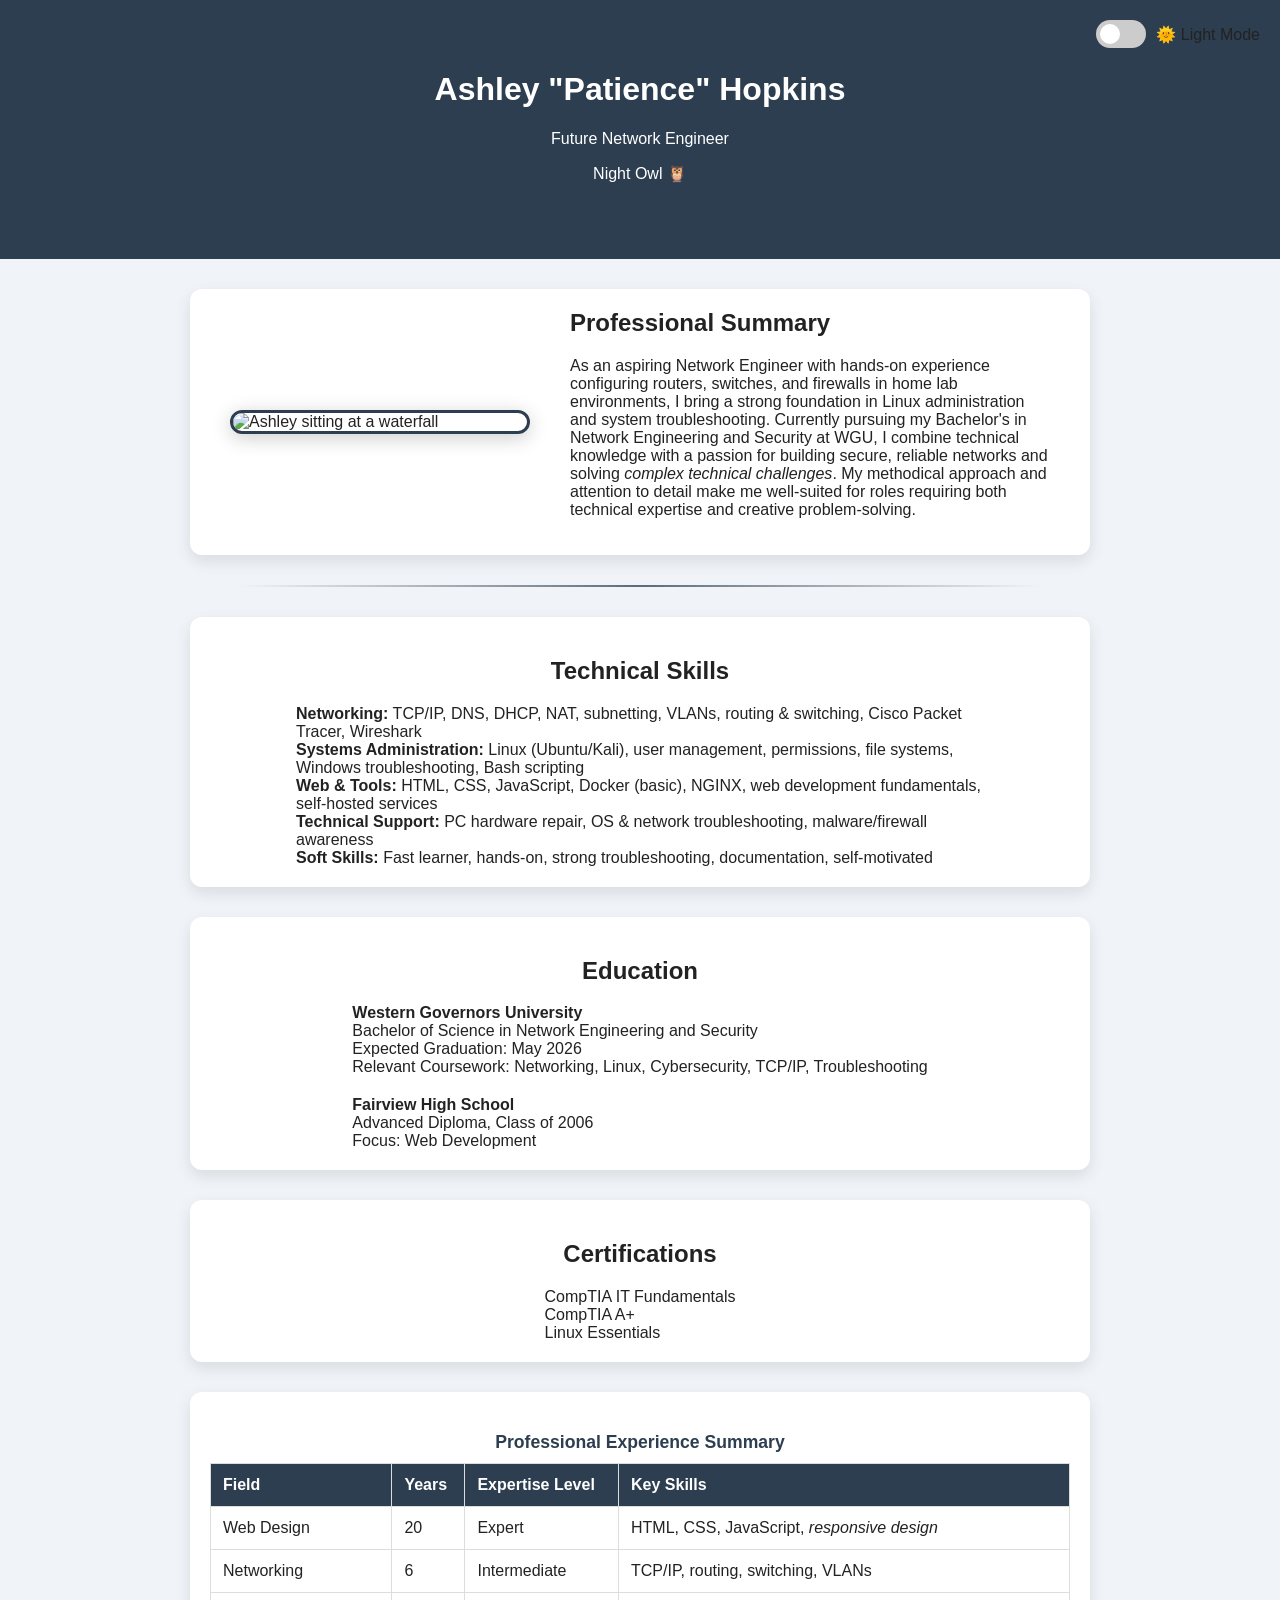
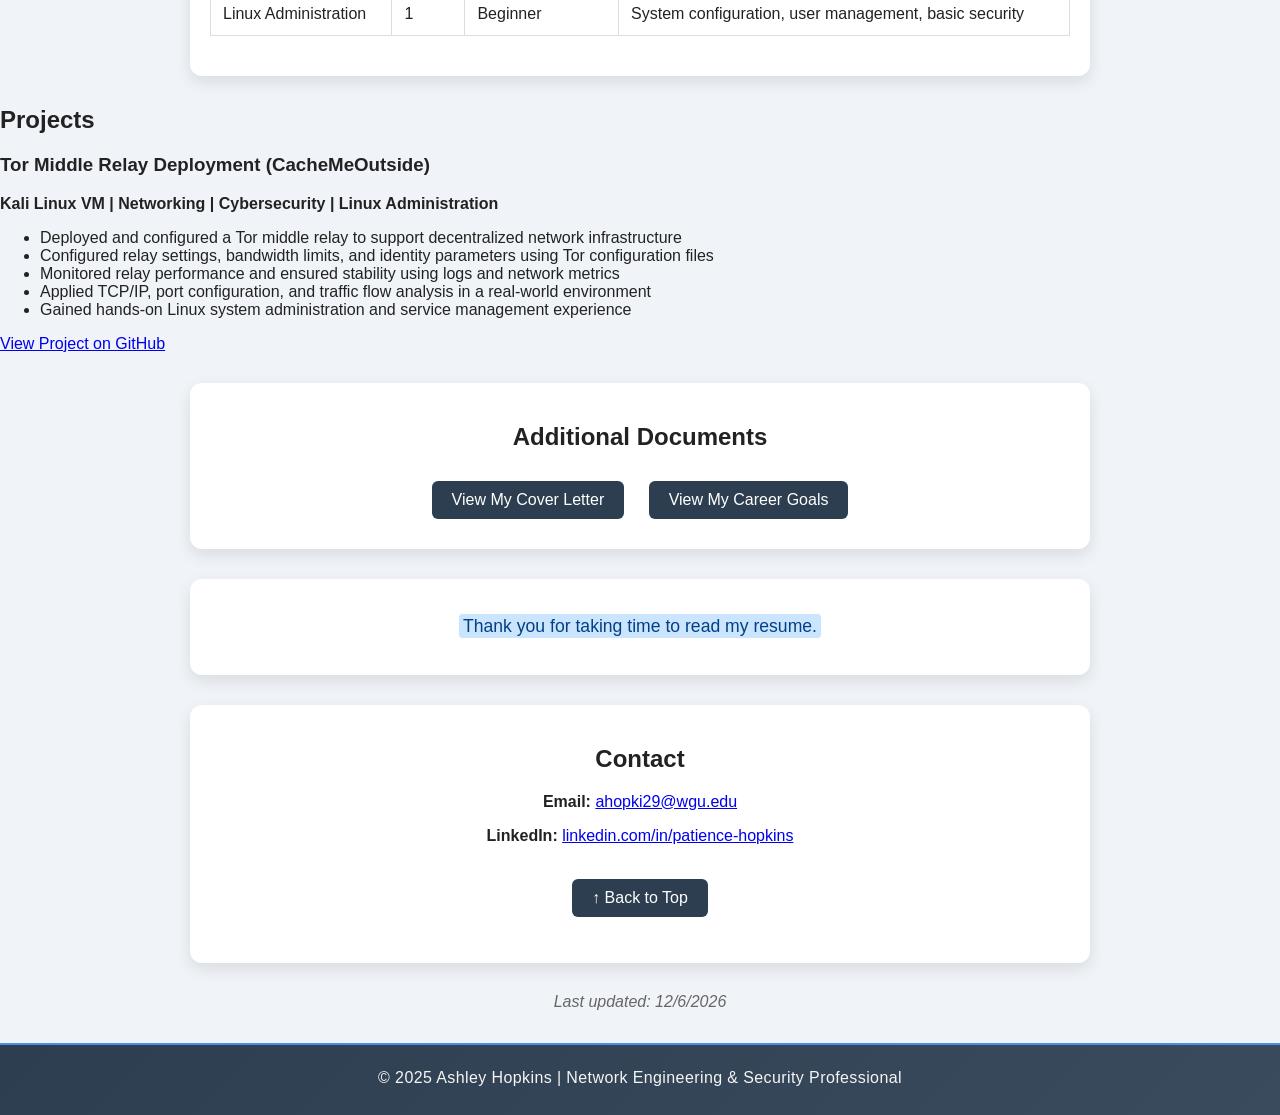
==== index.html @ b9ced37a "Added projects section" ====
<!DOCTYPE html>
<html lang="en">
<head>
  <meta charset="UTF-8" />
  <meta name="viewport" content="width=device-width, initial-scale=1.0"/>
  <title>My Resume</title>
  <link rel="stylesheet" href="css/styles.css">
  <style>
    /* basic styles */
    * {
      box-sizing: border-box;
    }
    
    body {
      font-family: Arial, sans-serif;
      background-color: #f0f4f8;
      color: #222;
      margin: 0;
      padding: 0;
    }
    .dark-mode {
      background-color: #121212;
      color: #f0f0f0;
    }
    header {
      background-color: #2c3e50;
      color: #fff;
      padding: 50px 20px 60px;
      text-align: center;
    }
    .section-box {
      background-color: #fff;
      border-radius: 12px;
      padding: 20px;
      margin: 30px auto;
      max-width: 900px;
      box-shadow: 0 6px 16px rgba(0,0,0,0.1);
    }
    .dark-mode .section-box {
      background-color: #1e1e1e;
    }
    .nav-button {
      display: inline-block;
      margin: 10px;
      padding: 10px 20px;
      background-color: #2c3e50;
      color: #fff;
      text-decoration: none;
      border-radius: 6px;
      transition: background-color 0.3s;
    }
    .nav-button:hover {
      background-color: #1a252f;
    }
    .dark-mode .nav-button {
      background-color: #444;
    }
    .switch {
      position: fixed;
      top: 20px;
      right: 20px;
      display: flex;
      align-items: center;
      gap: 10px;
      z-index: 1000;
    }
    .switch input {
      opacity: 0;
      width: 0;
      height: 0;
    }
    .slider {
      position: relative;
      display: inline-block;
      width: 50px;
      height: 28px;
      background-color: #ccc;
      border-radius: 34px;
      cursor: pointer;
      transition: background-color 0.4s;
    }
    .slider:before {
      content: "";
      position: absolute;
      height: 20px;
      width: 20px;
      left: 4px;
      bottom: 4px;
      background-color: white;
      border-radius: 50%;
      transition: transform 0.4s;
    }
    .slider.round {
      border-radius: 34px;
    }
    
    .slider.round:before {
      border-radius: 50%;
    }
    
    input:checked + .slider {
      background-color: #4a90e2;
    }
    input:checked + .slider:before {
      transform: translateX(22px);
    }
    .form-group {
      margin-bottom: 20px;
    }
    .form-group label {
      display: block;
      margin-bottom: 5px;
      font-weight: bold;
    }
    .form-group input,
    .form-group textarea,
    .form-group select {
      width: 100%;
      padding: 10px;
      border: 1px solid #ddd;
      border-radius: 4px;
      font-size: 16px;
    }
    .radio-group {
      display: flex;
      gap: 15px;
      margin-top: 5px;
    }
    .radio-group label {
      display: flex;
      align-items: center;
      font-weight: normal;
    }
    .experience-table {
      width: 100%;
      border-collapse: collapse;
      margin: 20px 0;
    }
    .experience-table caption {
      font-weight: bold;
      margin-bottom: 10px;
      color: #2c3e50;
      font-size: 1.1em;
    }
    .experience-table th, 
    .experience-table td {
      border: 1px solid #ddd;
      padding: 12px;
      text-align: left;
    }
    .experience-table th {
      background-color: #2c3e50;
      color: white;
    }
    .professional-footer {
      margin-top: 2rem;
      padding: 1.5rem;
      background: linear-gradient(135deg, #2c3e50 0%, #3a4b5e 100%);
      color: #f5f5f5;
      text-align: center;
      border-top: 2px solid #4a90e2;
    }
    .footer-content {
      max-width: 800px;
      margin: 0 auto;
    }
    .copyright {
      font-size: 1rem;
      font-weight: 500;
      margin: 0 0 0.3rem 0;
      letter-spacing: 0.4px;
    }
    .tagline {
      font-size: 0.9rem;
      font-style: italic;
      color: rgba(255, 255, 255, 0.8);
      margin: 0;
      letter-spacing: 0.2px;
    }
    
mark {
  background-color: #cce5ff; /* Light blue */
  color: #004085; /* Dark blue text for contrast */
  padding: 2px 4px;
  border-radius: 3px;
}

.dark-mode mark {
  background-color: #004085; /* Darker blue for dark mode */
  color: #cce5ff; /* Light blue text for contrast in dark mode */
}


  
  </style>
</head>
<body id="top">

  <!-- dark mode toggle -->
  <label class="switch">
    <input type="checkbox" id="darkModeToggle">
    <span class="slider round"></span>
    <span id="modeLabel">🌞 Light Mode</span>
  </label>

  <!-- header -->
<header style="padding: 50px 20px 60px;">
  <h1>Ashley "Patience" Hopkins</h1>
  <p>Future Network Engineer</p>
  <p style="font-size: 1rem;">Night Owl 🦉</p>
</header>

  <!-- main content -->
  <main>
    <!-- image and summary -->
    <section class="section-box" style="display: flex; align-items: center; justify-content: center; flex-wrap: wrap; gap: 40px;">
      <img src="images/waterfall-profile.jpeg" width="300"
           style="border: 3px solid #2c3e50; border-radius: 15px; box-shadow: 0px 4px 20px rgba(0,0,0,0.2);"
           alt="Ashley sitting at a waterfall">

      <div style="max-width: 480px;">
        <h2 style="margin-top: 0;">Professional Summary</h2>
        <p>
         As an aspiring Network Engineer with hands-on experience configuring routers, switches, and firewalls in home lab environments, I bring a strong foundation in Linux administration and system troubleshooting. Currently pursuing my Bachelor's in Network Engineering and Security at WGU, I combine technical knowledge with a passion for building secure, reliable networks and solving <em>complex technical challenges</em>. My methodical approach and attention to detail make me well-suited for roles requiring both technical expertise and creative problem-solving.
       </p>
      </div>
    </section>

    <!-- horizontal rule -->
    <hr style="max-width: 800px; margin: 30px auto; border: 0; height: 2px; background-image: linear-gradient(to right, rgba(0, 0, 0, 0), rgba(44, 62, 80, 0.75), rgba(0, 0, 0, 0));">

   <!-- technical skills -->
<section class="section-box" id="skills" style="text-align: center;">
  <h2>Technical Skills</h2>
  <ul style="display: inline-block; text-align: left; list-style-type: none; padding-left: 0; max-width: 80%; margin: 0 auto;">
    <li><strong>Networking:</strong> TCP/IP, DNS, DHCP, NAT, subnetting, VLANs, routing & switching, Cisco Packet Tracer, Wireshark</li>
    <li><strong>Systems Administration:</strong> Linux (Ubuntu/Kali), user management, permissions, file systems, Windows troubleshooting, Bash scripting</li>
    <li><strong>Web & Tools:</strong> HTML, CSS, JavaScript, Docker (basic), NGINX, web development fundamentals, self-hosted services</li>
    <li><strong>Technical Support:</strong> PC hardware repair, OS & network troubleshooting, malware/firewall awareness</li>
    <li><strong>Soft Skills:</strong> Fast learner, hands-on, strong troubleshooting, documentation, self-motivated</li>
  </ul>
</section>

<!-- education -->
<section class="section-box" id="education" style="text-align: center;">
  <h2>Education</h2>
  <ul style="display: inline-block; text-align: left; list-style-type: none; padding-left: 0; max-width: 80%; margin: 0 auto;">
    <li style="margin-bottom: 20px;">
      <strong>Western Governors University</strong><br>
      Bachelor of Science in Network Engineering and Security<br>
      Expected Graduation: May 2026<br>
      Relevant Coursework: Networking, Linux, Cybersecurity, TCP/IP, Troubleshooting
    </li>
    <li>
      <strong>Fairview High School</strong><br>
      Advanced Diploma, Class of 2006<br>
      Focus: Web Development
    </li>
  </ul>
</section>

<!-- certifications -->
<section class="section-box" id="certifications" style="text-align: center;">
  <h2>Certifications</h2>
  <ul style="display: inline-block; text-align: left; list-style-type: none; padding-left: 0; max-width: 80%; margin: 0 auto;">
    <li>CompTIA IT Fundamentals</li>
    <li>CompTIA A+</li>
    <li>Linux Essentials</li>
  </ul>
</section>

  
    <!-- experience table -->
    <article class="section-box">
      <table class="experience-table">
        <caption>Professional Experience Summary</caption>
        <tr>
          <th>Field</th>
          <th>Years</th>
          <th>Expertise Level</th>
          <th>Key Skills</th>
        </tr>
        <tr>
          <td>Web Design</td>
          <td>20</td>
          <td>Expert</td>
          <td>HTML, CSS, JavaScript, <em>responsive design</em></td>
        </tr>
        <tr>
          <td>Networking</td>
          <td>6</td>
          <td>Intermediate</td>
          <td>TCP/IP, routing, switching, VLANs</td>
        </tr>
        <tr>
          <td>Linux Administration</td>
          <td>1</td>
          <td>Beginner</td>
          <td>System configuration, user management, basic security</td>
        </tr>
      </table>
    </article>

    <section id="projects">
  <h2>Projects</h2>

  <div class="project">
    <h3>Tor Middle Relay Deployment (CacheMeOutside)</h3>
    <p><strong>Kali Linux VM | Networking | Cybersecurity | Linux Administration</strong></p>

    <ul>
      <li>Deployed and configured a Tor middle relay to support decentralized network infrastructure</li>
      <li>Configured relay settings, bandwidth limits, and identity parameters using Tor configuration files</li>
      <li>Monitored relay performance and ensured stability using logs and network metrics</li>
      <li>Applied TCP/IP, port configuration, and traffic flow analysis in a real-world environment</li>
      <li>Gained hands-on Linux system administration and service management experience</li>
    </ul>

    <p>
      <a href="https://github.com/PatienceEnoch/Hopkins_portfolio/tree/main/projects/tor-middle-relay" target="_blank">
        View Project on GitHub
      </a>
    </p>
  </div>

</section>

    <section class="section-box" style="text-align: center;">
  <h2>Additional Documents</h2>
  <a href="coverletter.html" class="nav-button">View My Cover Letter</a>
  <a href="career-goals.html" class="nav-button">View My Career Goals</a>
</section>
    
   <!-- thank you -->
<section class="section-box" style="text-align: center;">
  <p style="font-size: 1.1rem;">
    <mark>Thank you for taking time to read my resume.</mark>
  </p>
</section>

   <!-- contact -->
    <section class="section-box" id="contact" style="text-align: center;">
      <h2>Contact</h2>
      <p><strong>Email:</strong> <a href="mailto:ahopki29@wgu.edu">ahopki29@wgu.edu</a></p>
      <p><strong>LinkedIn:</strong> <a href="https://www.linkedin.com/in/patience-hopkins-432244329/" target="_blank">linkedin.com/in/patience-hopkins</a></p>
      <p style="margin-top: 1.5rem;">
        <a href="#top" class="nav-button">↑ Back to Top</a>
      </p>
    </section>
  </main>

  <nav style="display: none;">
    <ul>
      <li><a href="#skills">Skills</a></li>
      <li><a href="#education">Education</a></li>
    </ul>
  </nav>

<!-- footer with date -->
<div style="text-align: center; margin-top: 30px; margin-bottom: 10px;">
  <div id="currentDate" style="font-style: italic; color: #666;"></div>
</div>

  <footer class="professional-footer">
    <div class="footer-content">
      <p class="copyright">© 2025 Ashley Hopkins | Network Engineering & Security Professional</p>
    </div>
  </footer>

  <!-- javascript -->
  <script>
    window.onload = function () {
      // dark mode toggle
      const toggle = document.getElementById("darkModeToggle");
      const label = document.getElementById("modeLabel");
      
      // Check if user has a saved preference
      const savedDarkMode = localStorage.getItem('darkMode');
      
      // Apply dark mode based on saved preference or system preference
      if (savedDarkMode === 'true' || 
          (savedDarkMode === null && 
           window.matchMedia && 
           window.matchMedia('(prefers-color-scheme: dark)').matches)) {
        // Enable dark mode
        document.body.classList.add('dark-mode');
        toggle.checked = true;
        label.textContent = "🌙 Dark Mode";
      } else {
        // Enable light mode
        document.body.classList.remove('dark-mode');
        toggle.checked = false;
        label.textContent = "🌞 Light Mode";
      }
      
      // Add event listener for toggle changes
      toggle.addEventListener("change", function() {
        if (this.checked) {
          // Switch to dark mode
          document.body.classList.add('dark-mode');
          label.textContent = "🌙 Dark Mode";
          localStorage.setItem('darkMode', 'true');
        } else {
          // Switch to light mode
          document.body.classList.remove('dark-mode');
          label.textContent = "🌞 Light Mode";
          localStorage.setItem('darkMode', 'false');
        }
      });

      // Display current date
      const dateElement = document.getElementById("currentDate");
      const currentDate = new Date();
      dateElement.textContent = "Last updated: " + currentDate.toLocaleDateString();
      
      // Console log for JavaScript
      console.log("Resume page loaded successfully on " + currentDate);
    };
  </script>

</body>
</html>
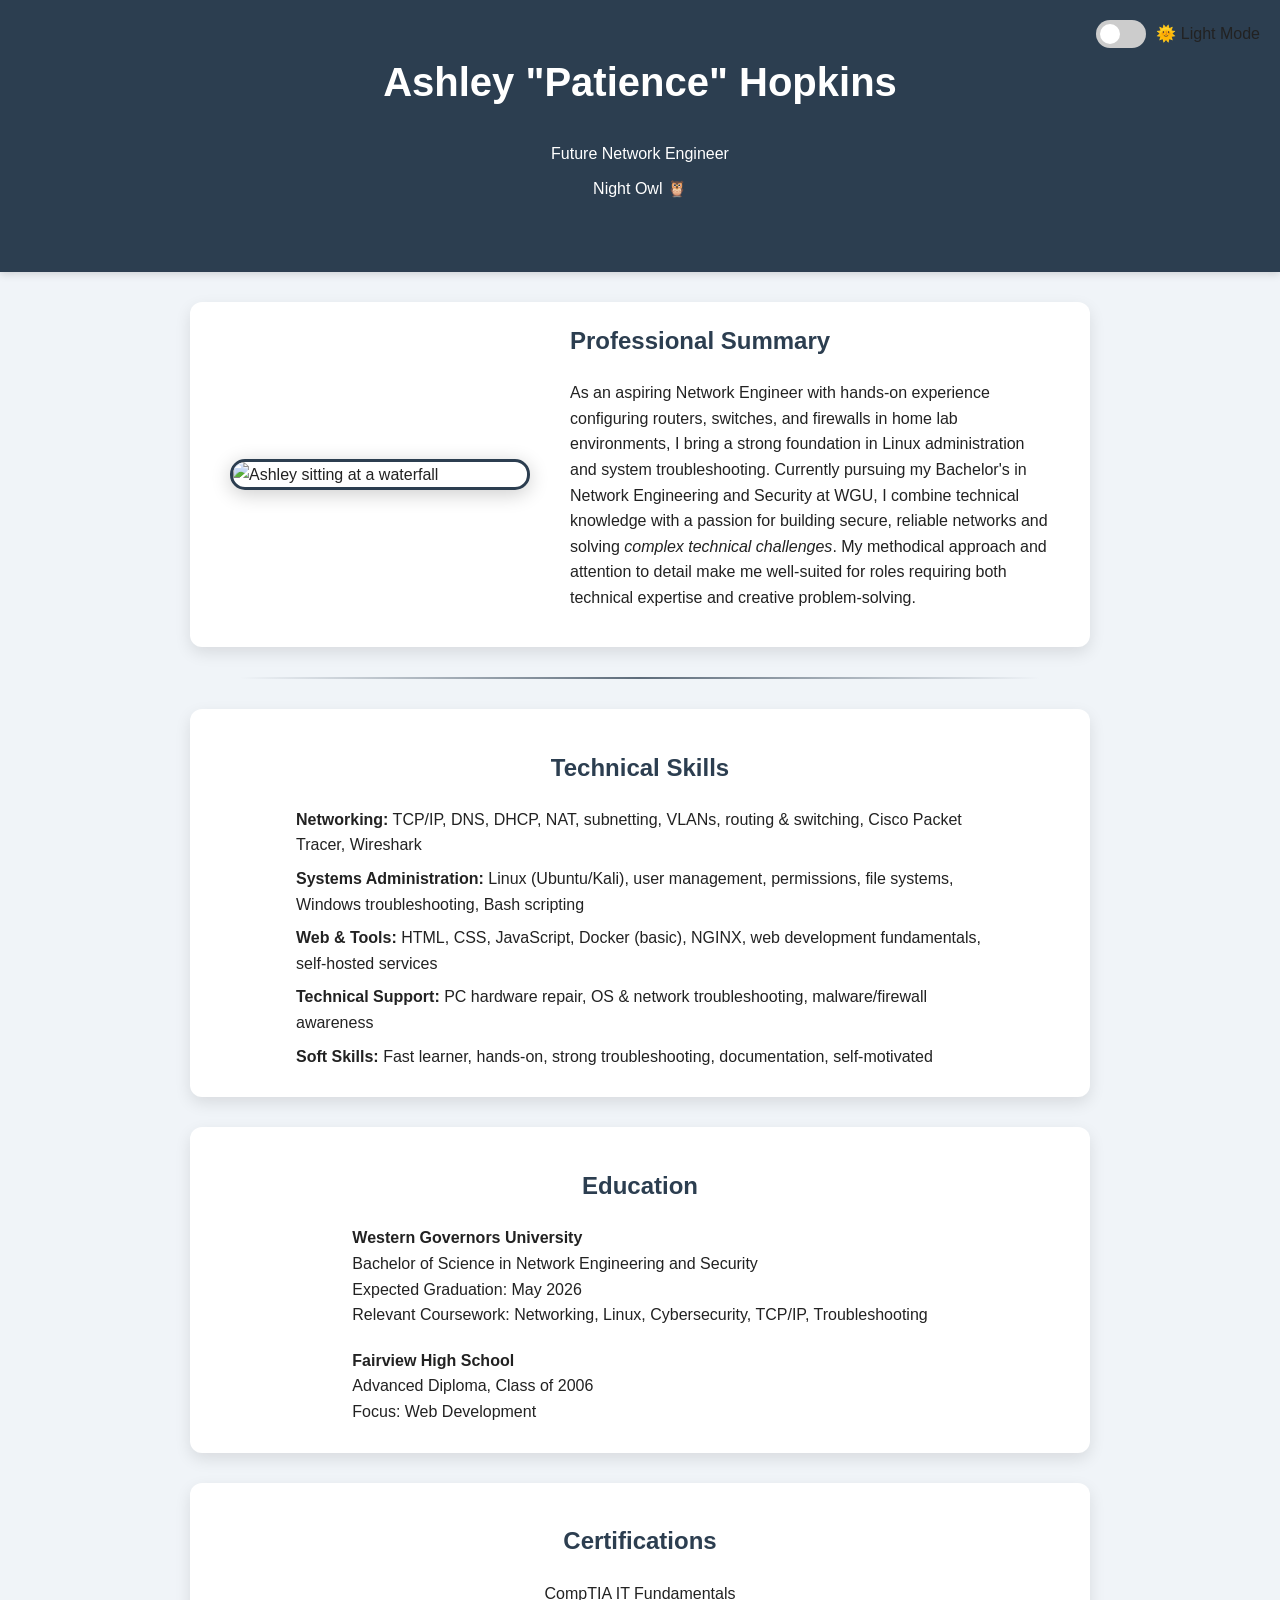
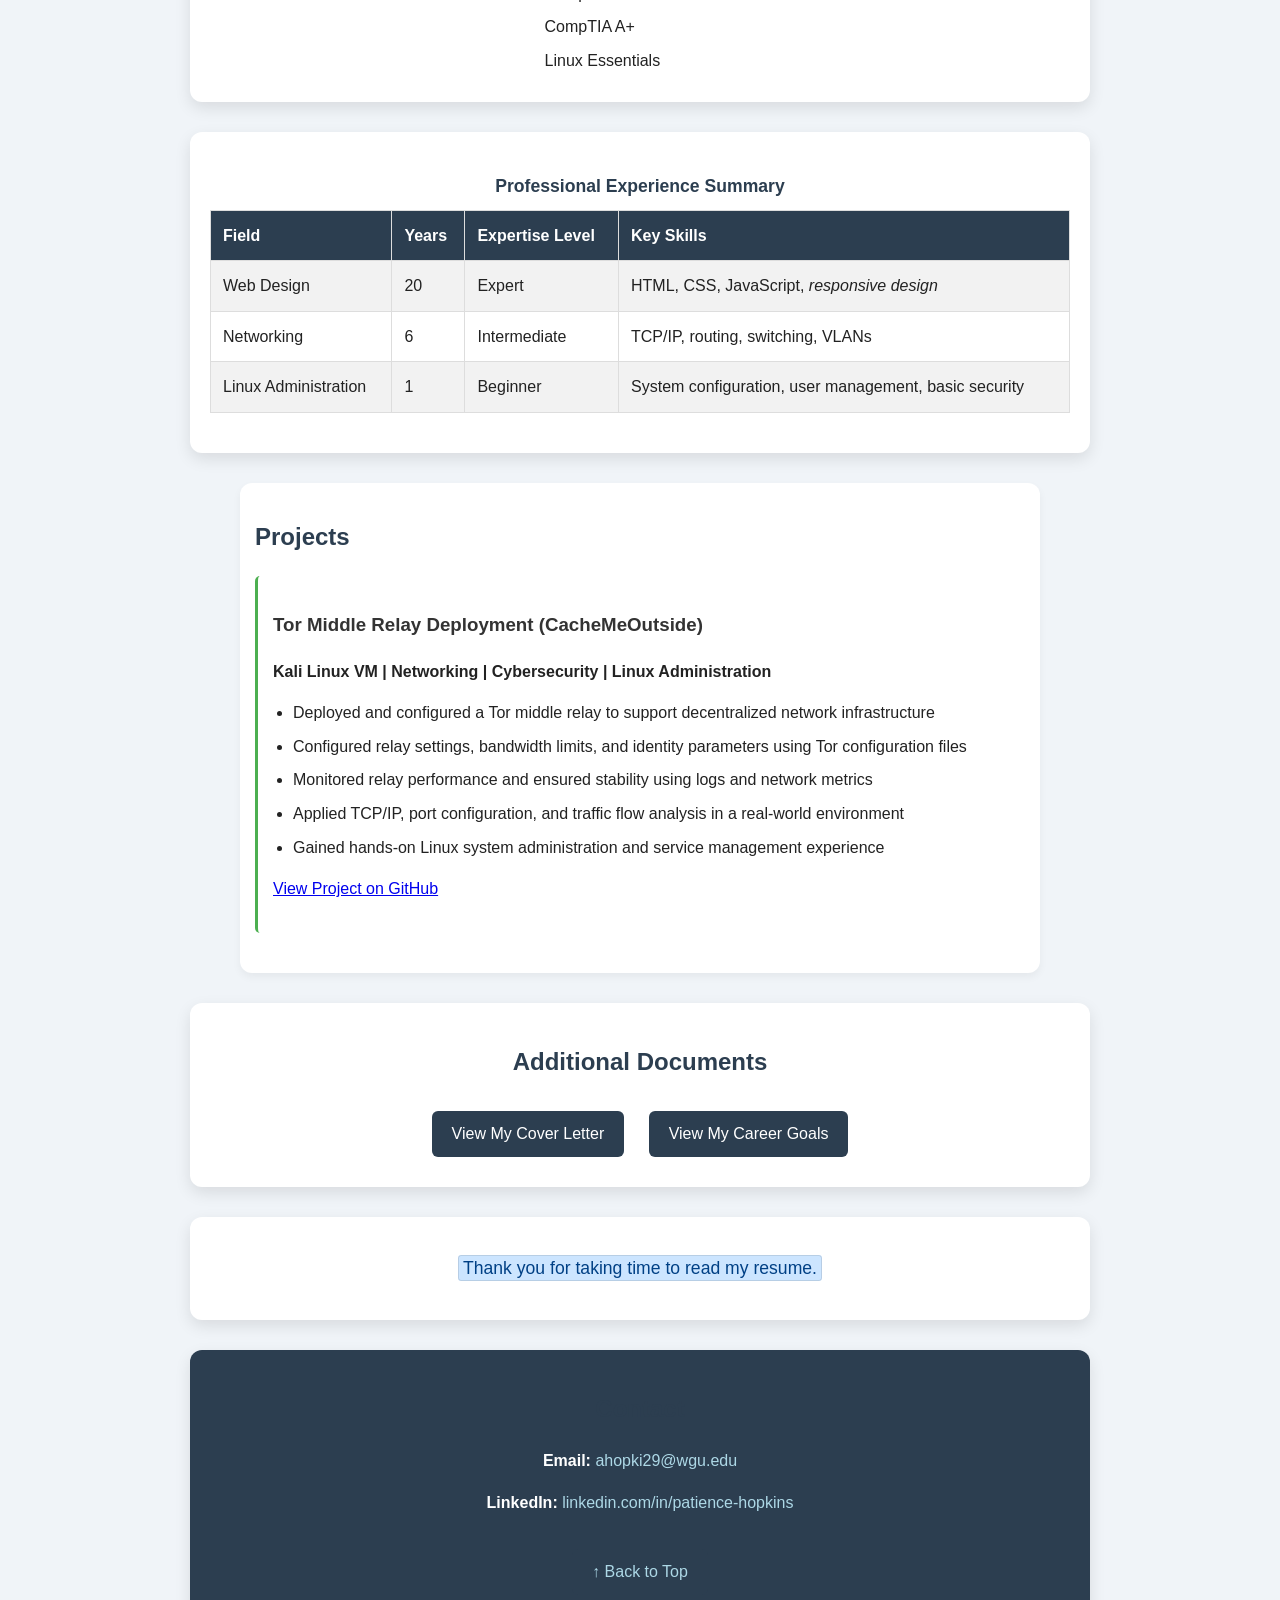
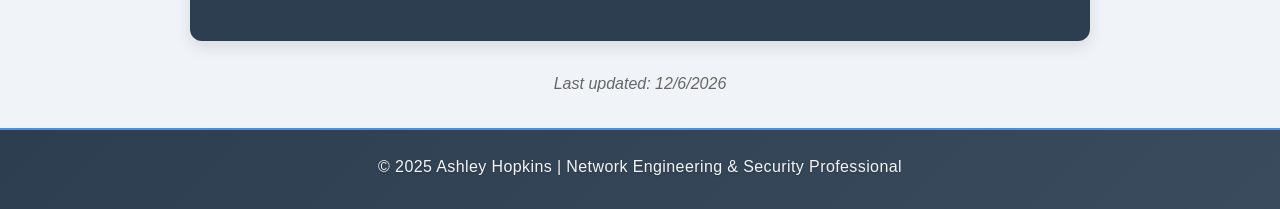
==== commit 9620876f: "Refactor index.html for improved structure and style" ====
--- a/index.html
+++ b/index.html
@@ -317,11 +317,10 @@
     </ul>
 
     <p>
-      <a href="https://github.com/PatienceEnoch/Hopkins_portfolio/tree/main/projects/tor-middle-relay" target="_blank">
-        View Project on GitHub
-      </a>
-    </p>
-  </div>
+  <a href="https://github.com/PatienceEnoch/TOR_Relay" target="_blank">
+    View Project on GitHub
+  </a>
+</p>
 
 </section>
 
--- a/css/styles.css
+++ b/css/styles.css
@@ -0,0 +1,423 @@
+/* === Universal Selector === */
+* {
+  box-sizing: border-box;
+}
+
+/* === General Body === */
+body {
+  font-family: -apple-system, BlinkMacSystemFont, 'Segoe UI', Roboto, 'Helvetica Neue', Arial, sans-serif;
+  background-color: #f7f9fc;
+  color: #333;
+  margin: 0;
+  padding: 0;
+  line-height: 1.6;
+}
+
+/* === Dark Mode === */
+.dark-mode {
+  background-color: #121212;
+  color: #f0f0f0;
+}
+
+/* === Header === */
+header {
+  text-align: center;
+  background-color: #2c3e50;
+  color: #fff;
+  padding: 40px 20px 60px;
+  position: relative;
+  z-index: 1;
+  box-shadow: 0 2px 8px rgba(0, 0, 0, 0.15);
+}
+
+header h1 {
+  margin-top: 0;
+  font-size: 2.5rem;
+  color: #ffffff;
+  display: block;
+  visibility: visible;
+}
+
+header p {
+  margin: 10px 0;
+  color: #ffffff;
+}
+
+/* === Navigation === */
+.main-nav {
+  background-color: #1a252f;
+  padding: 10px 0;
+}
+
+.main-nav ul {
+  list-style: none;
+  padding: 0.5rem 0;
+  margin: 0;
+  display: flex;
+  justify-content: center;
+  flex-wrap: wrap;
+  text-align: center;
+}
+
+.main-nav li {
+  margin: 0 15px;
+}
+
+.main-nav a {
+  color: #fff;
+  text-decoration: none;
+  font-weight: bold;
+  padding: 5px 10px;
+  border-radius: 4px;
+  transition: background-color 0.3s;
+}
+
+.main-nav a:hover {
+  background-color: #2c3e50;
+}
+
+.dark-mode .main-nav {
+  background-color: #0a1520;
+}
+
+/* === Section Box Layout === */
+.section-box, section, article {
+  max-width: 800px;
+  margin: 20px auto;
+  padding: 15px;
+  background-color: #fff;
+  border-radius: 12px;
+  box-shadow: 0 4px 8px rgba(0, 0, 0, 0.05);
+  transition: box-shadow 0.3s ease;
+}
+
+.section-box:hover, section:hover, article:hover {
+  box-shadow: 0 6px 16px rgba(0, 0, 0, 0.2);
+}
+
+/* === Horizontal Rule === */
+.section-divider {
+  max-width: 800px;
+  margin: 30px auto;
+  border: 0;
+  height: 2px;
+  background-image: linear-gradient(to right, rgba(0, 0, 0, 0), rgba(44, 62, 80, 0.75), rgba(0, 0, 0, 0));
+}
+
+/* === Table Styles === */
+.experience-table {
+  width: 100%;
+  border-collapse: collapse;
+  margin: 20px 0;
+}
+
+.experience-table caption {
+  font-weight: bold;
+  margin-bottom: 10px;
+  color: #2c3e50;
+  font-size: 1.1em;
+}
+
+.experience-table th, 
+.experience-table td {
+  border: 1px solid #ddd;
+  padding: 12px;
+  text-align: left;
+}
+
+.experience-table th {
+  background-color: #2c3e50;
+  color: white;
+}
+
+.experience-table tr:nth-child(even) {
+  background-color: #f2f2f2;
+}
+
+.dark-mode .experience-table th {
+  background-color: #1a252f;
+}
+
+.dark-mode .experience-table tr:nth-child(even) {
+  background-color: #2a2a2a;
+}
+
+.dark-mode .experience-table caption {
+  color: #4a90e2;
+}
+
+/* === Mark Element === */
+mark {
+  background-color: #ffeeba;
+  padding: 2px 4px;
+  border-radius: 3px;
+  border: 1px solid rgba(0, 0, 0, 0.1);
+}
+
+.dark-mode mark {
+  background-color: #665e00;
+  color: #fff;
+}
+
+/* === Headings === */
+section h2, article h2 {
+  color: #2c3e50;
+}
+
+section h3, article h3 {
+  color: #333;
+}
+
+/* === Lists === */
+ul {
+  padding-left: 20px;
+}
+
+li {
+  margin-bottom: 8px;
+}
+
+/* === Contact Section === */
+#contact {
+  background-color: #2c3e50;
+  color: #fff;
+  text-align: center;
+  padding: 20px;
+}
+
+#contact a {
+  color: #add8e6;
+  text-decoration: none;
+}
+
+/* === Back to Top Link === */
+#back-to-top {
+  text-align: center;
+  padding: 10px;
+}
+
+#back-to-top a {
+  color: #2c3e50;
+  font-weight: bold;
+}
+
+/* === Logo Styling === */
+.logo-box {
+  text-align: center;
+  margin-bottom: 20px;
+}
+
+.wgu-logo {
+  width: 150px;
+  height: auto;
+  border: 2px solid #00457C;
+  padding: 10px;
+  border-radius: 10px;
+  background-color: white;
+  box-shadow: 0 4px 6px rgba(0, 0, 0, 0.1);
+}
+
+/* === Toggle Switch === */
+.switch {
+  position: fixed;
+  top: 20px;
+  right: 20px;
+  display: flex;
+  align-items: center;
+  gap: 10px;
+  z-index: 1000;
+}
+
+.switch input {
+  opacity: 0;
+  width: 0;
+  height: 0;
+}
+
+.slider {
+  position: relative;
+  display: inline-block;
+  width: 50px;
+  height: 28px;
+  background-color: #ccc;
+  border-radius: 34px;
+  cursor: pointer;
+  transition: background-color 0.4s;
+}
+
+.slider:before {
+  content: "";
+  position: absolute;
+  height: 20px;
+  width: 20px;
+  left: 4px;
+  bottom: 4px;
+  background-color: white;
+  border-radius: 50%;
+  transition: transform 0.4s;
+}
+
+.slider.round {
+  border-radius: 34px;
+}
+
+.slider.round:before {
+  border-radius: 50%;
+}
+
+input:checked + .slider {
+  background-color: #4a90e2;
+}
+
+input:checked + .slider:before {
+  transform: translateX(22px);
+}
+
+.project {
+  margin-bottom: 25px;
+  padding: 15px;
+  border-left: 3px solid #4CAF50;
+}
+
+/* === Dark Mode Styles === */
+.dark-mode .section-box, 
+.dark-mode section,
+.dark-mode article {
+  background-color: #1e1e1e;
+  color: #f0f0f0;
+  box-shadow: 0 2px 8px rgba(0, 0, 0, 0.3);
+}
+
+.dark-mode section h2,
+.dark-mode article h2 {
+  color: #4a90e2;
+}
+
+.dark-mode section h3,
+.dark-mode article h3 {
+  color: #ccc;
+}
+
+.dark-mode .nav-button {
+  background-color: #444;
+}
+
+.dark-mode #contact {
+  background-color: #1e1e1e;
+}
+
+/* === Navigation Buttons === */
+.nav-button {
+  display: inline-block;
+  margin: 10px;
+  padding: 10px 20px;
+  background-color: #2c3e50;
+  color: #fff;
+  text-decoration: none;
+  border-radius: 6px;
+  transition: background-color 0.3s;
+}
+
+.nav-button:hover {
+  background-color: #1a252f;
+}
+
+/* === Form Styles === */
+.contact-form .form-group {
+  margin-bottom: 20px;
+}
+
+.contact-form .form-group label {
+  display: block;
+  margin-bottom: 5px;
+  font-weight: bold;
+  color: #2c3e50;
+}
+
+.dark-mode .contact-form .form-group label {
+  color: #ecf0f1;
+}
+
+.contact-form .form-group input,
+.contact-form .form-group textarea,
+.contact-form .form-group select {
+  width: 100%;
+  padding: 10px;
+  border: 1px solid #ddd;
+  border-radius: 4px;
+  font-size: 16px;
+  font-family: Arial, sans-serif;
+  transition: border-color 0.3s;
+}
+
+.contact-form .form-group input:focus,
+.contact-form .form-group textarea:focus,
+.contact-form .form-group select:focus {
+  outline: none;
+  border-color: #3498db;
+  box-shadow: 0 0 0 3px rgba(52, 152, 219, 0.2);
+}
+
+.dark-mode .contact-form .form-group input,
+.dark-mode .contact-form .form-group textarea,
+.dark-mode .form-group select {
+  background-color: #2a2a2a;
+  border-color: #444;
+  color: #f0f0f0;
+}
+
+/* === Current Date Display === */
+#currentDate {
+  font-style: italic;
+  color: #666;
+  text-align: center;
+  margin-top: 10px;
+}
+
+.dark-mode #currentDate {
+  color: #aaa;
+}
+
+/* === Footer === */
+.professional-footer {
+  margin-top: 2rem;
+  padding: 1.5rem;
+  background: linear-gradient(135deg, #2c3e50 0%, #3a4b5e 100%);
+  color: #f5f5f5;
+  text-align: center;
+  border-top: 2px solid #4a90e2;
+}
+
+.footer-content {
+  max-width: 800px;
+  margin: 0 auto;
+}
+
+.copyright {
+  font-size: 1rem;
+  font-weight: 500;
+  margin: 0 0 0.3rem 0;
+  letter-spacing: 0.4px;
+  text-shadow: 0 1px 2px rgba(0, 0, 0, 0.2);
+}
+
+.tagline {
+  font-size: 0.9rem;
+  font-style: italic;
+  color: rgba(255, 255, 255, 0.8);
+  margin: 0;
+  letter-spacing: 0.2px;
+  text-shadow: 0 1px 2px rgba(0, 0, 0, 0.2);
+}
+
+.dark-mode .professional-footer {
+  background: linear-gradient(135deg, #1a1a1a 0%, #2a2a2a 100%);
+}
+
+.project {
+  margin-bottom: 25px;
+  padding: 15px;
+  border-left: 3px solid #4CAF50;
+  background-color: white;
+  border-radius: 5px;
+}
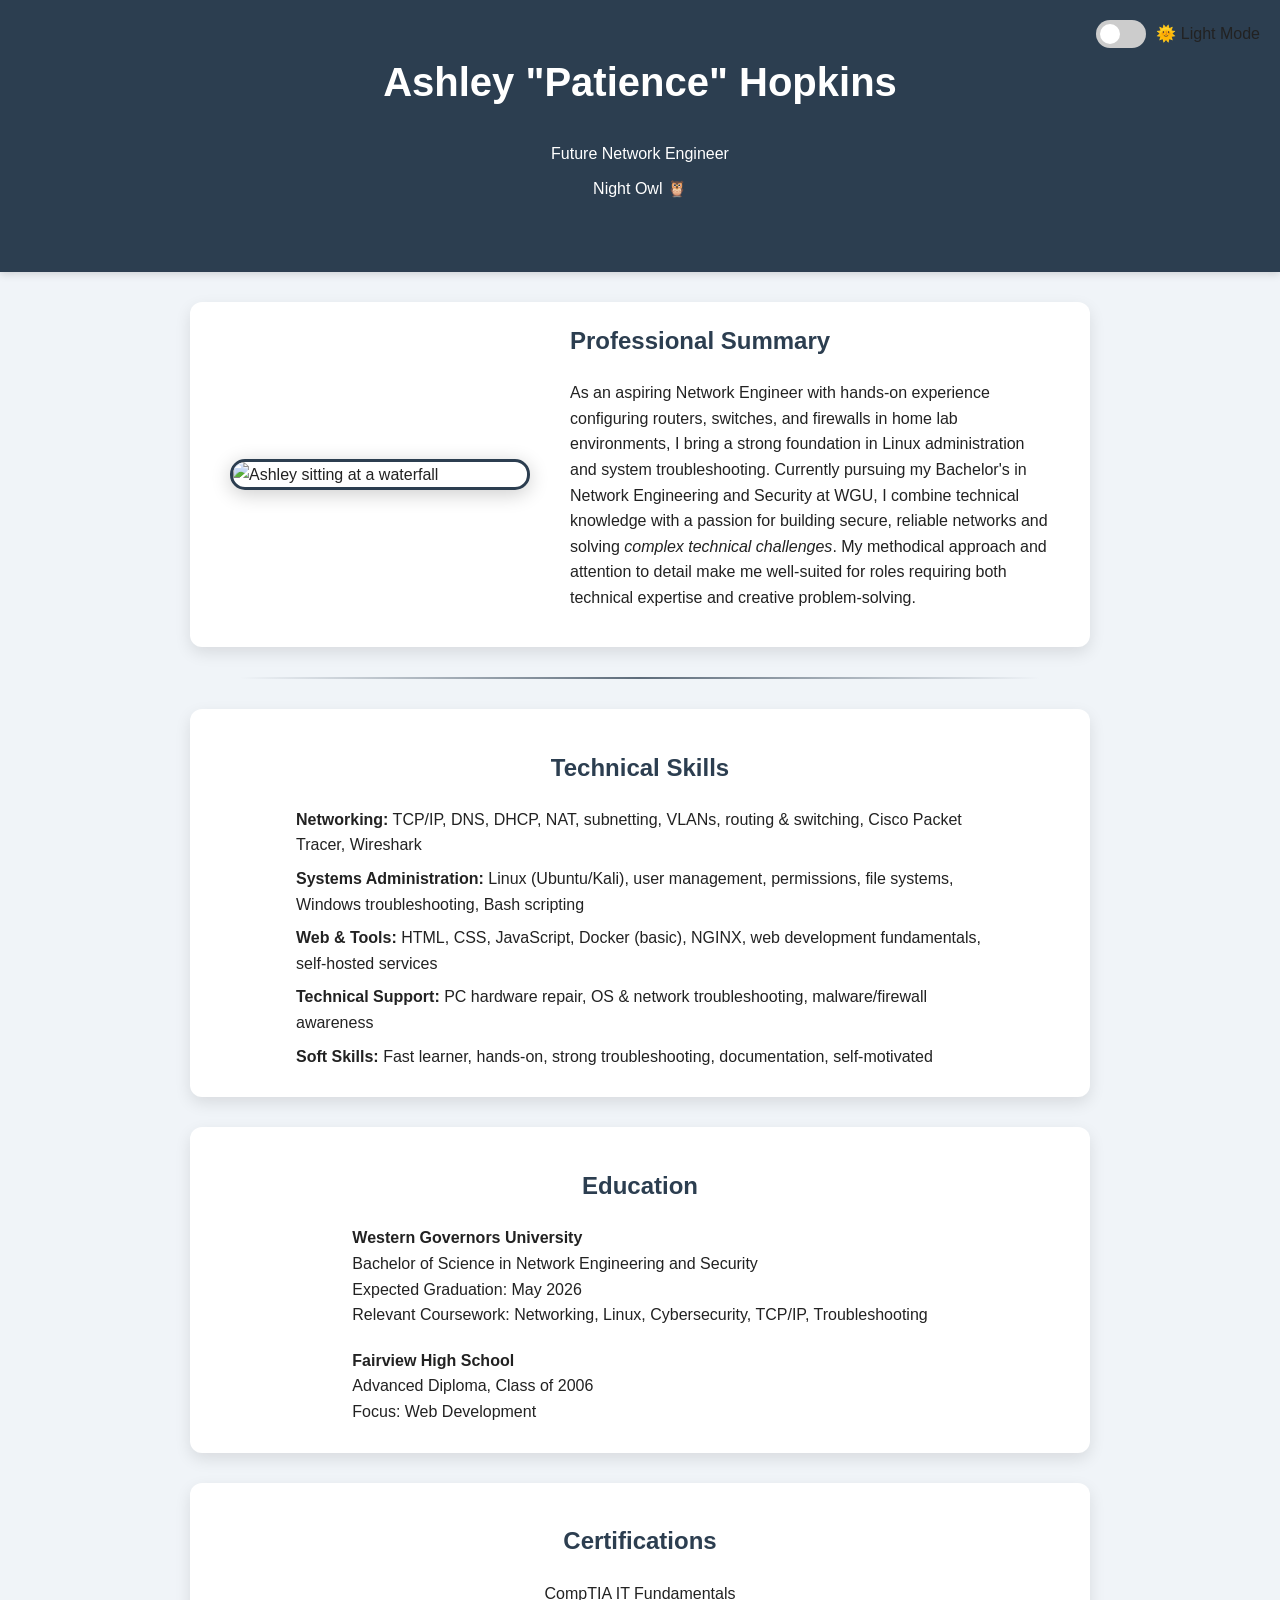
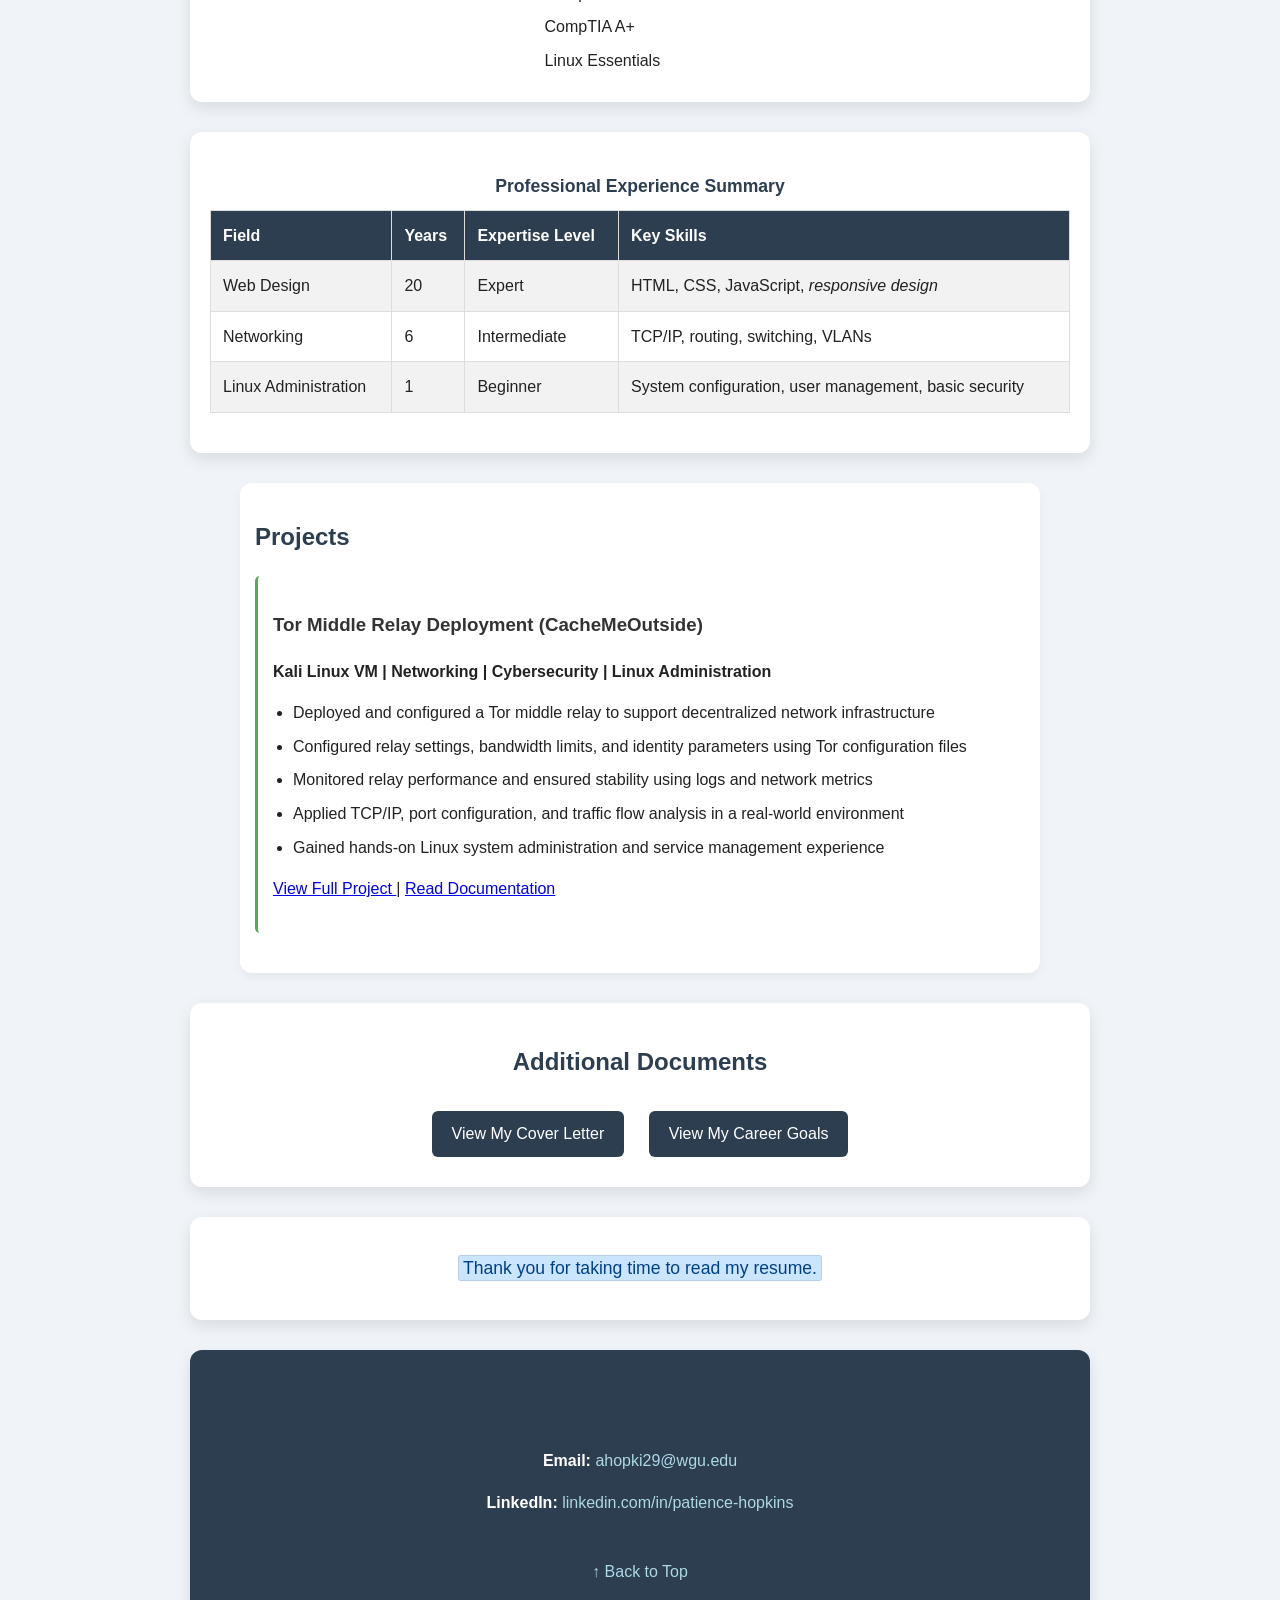
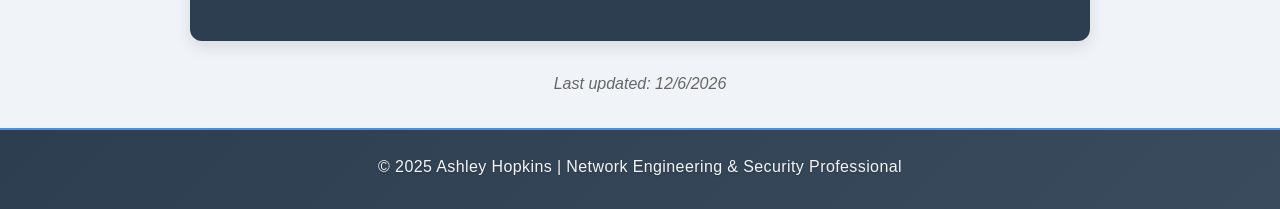
==== commit 0ac1ee8d: "Update index.html" ====
--- a/index.html
+++ b/index.html
@@ -318,7 +318,10 @@
 
     <p>
   <a href="https://github.com/PatienceEnoch/TOR_Relay" target="_blank">
-    View Project on GitHub
+    View Full Project
+  </a> |
+  <a href="https://github.com/PatienceEnoch/TOR_Relay#readme" target="_blank">
+    Read Documentation
   </a>
 </p>
 
--- a/css/styles.css
+++ b/css/styles.css
@@ -421,3 +421,9 @@
   background-color: white;
   border-radius: 5px;
 }
+
+#projects {
+  max-width: 800px;
+  margin: 0 auto;
+  text-align: left;
+}
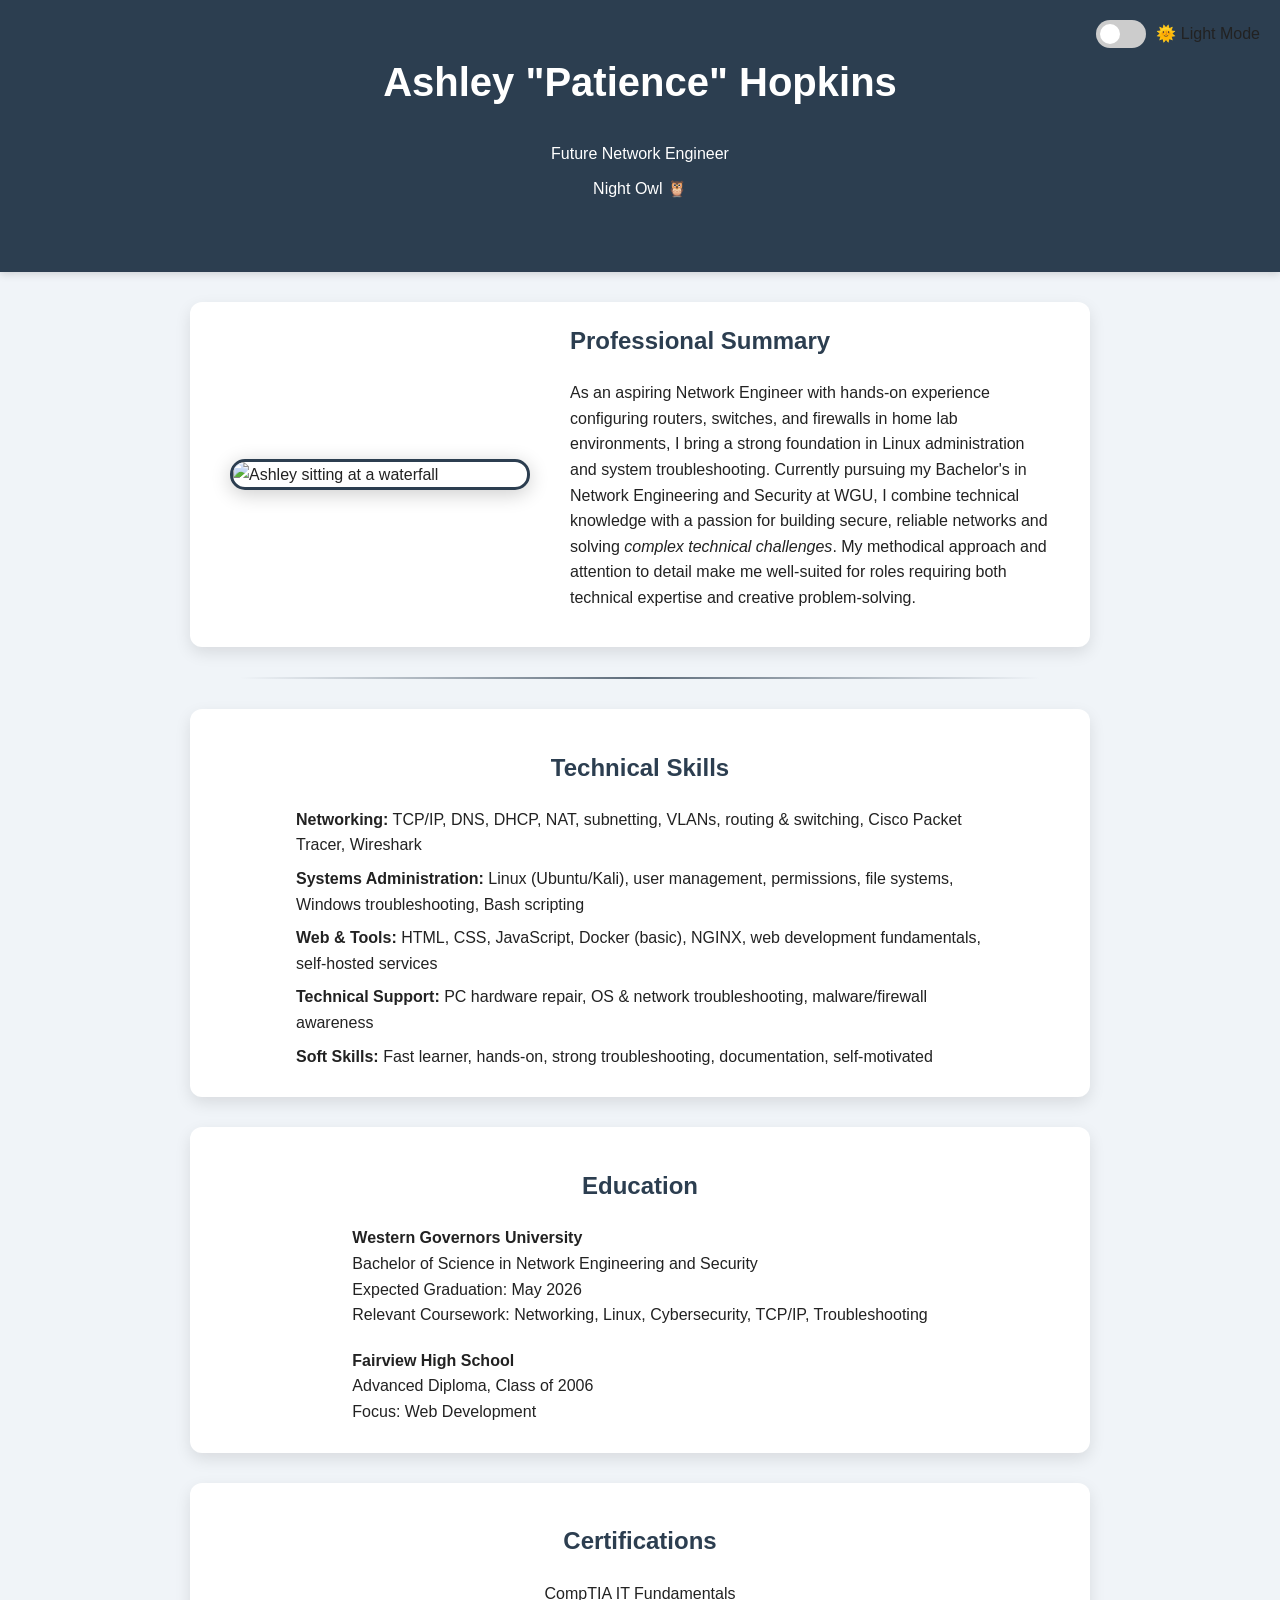
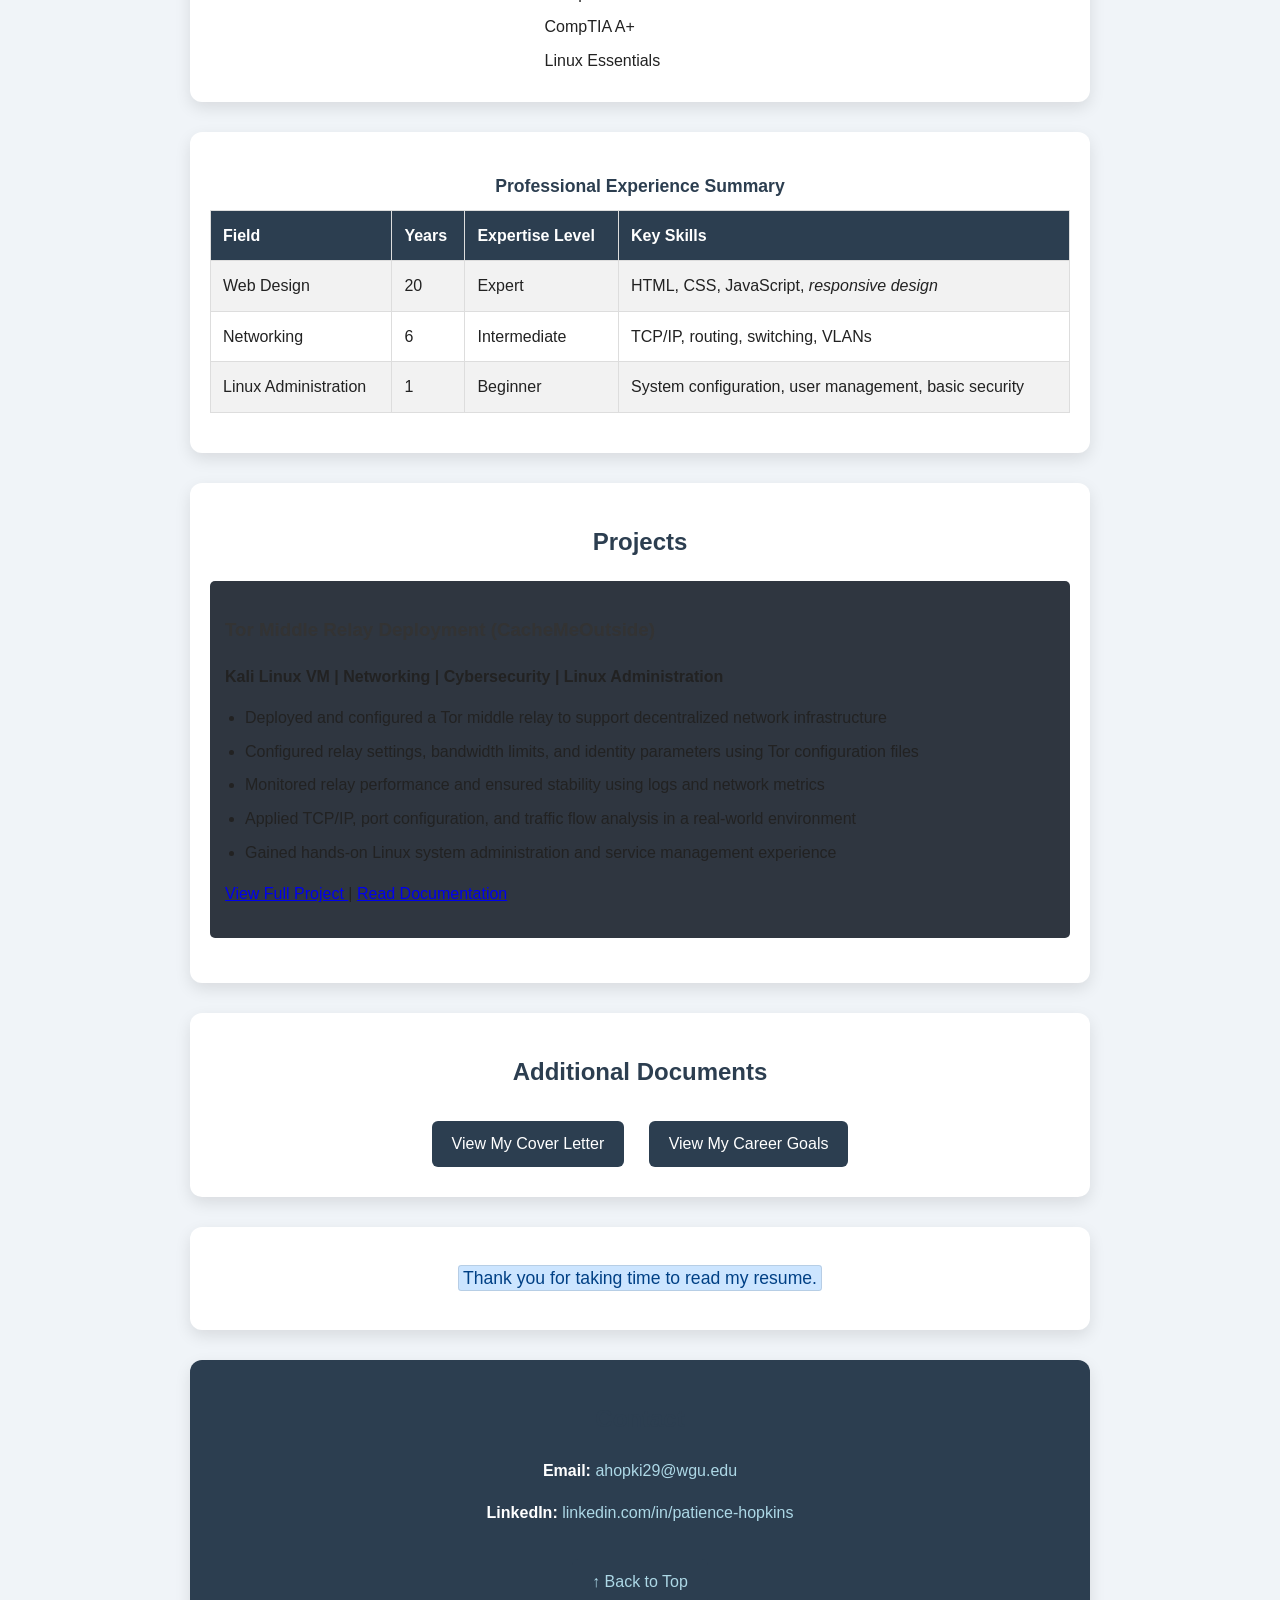
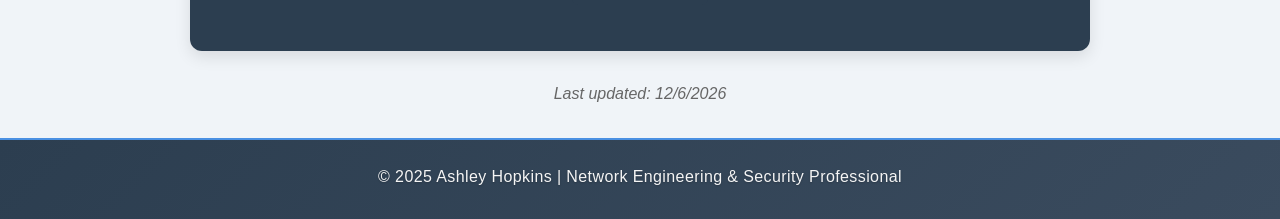
==== commit 257ae1b8: "Update index.html" ====
--- a/index.html
+++ b/index.html
@@ -301,7 +301,7 @@
       </table>
     </article>
 
-    <section id="projects">
+   <section class="section-box" id="projects">
   <h2>Projects</h2>
 
   <div class="project">
--- a/css/styles.css
+++ b/css/styles.css
@@ -417,13 +417,23 @@
 .project {
   margin-bottom: 25px;
   padding: 15px;
-  border-left: 3px solid #4CAF50;
-  background-color: white;
+  background-color: #2f3640;
   border-radius: 5px;
+  border-left: none !important;
+  box-shadow: none;
 }
 
 #projects {
-  max-width: 800px;
-  margin: 0 auto;
-  text-align: left;
-}
+  max-width: 900px;
+  margin: 0 auto !important;
+  padding: 20px;
+}
+
+#projects h2 {
+  text-align: center !important;
+}
+
+#projects .project {
+  margin-left: auto;
+  margin-right: auto;
+}
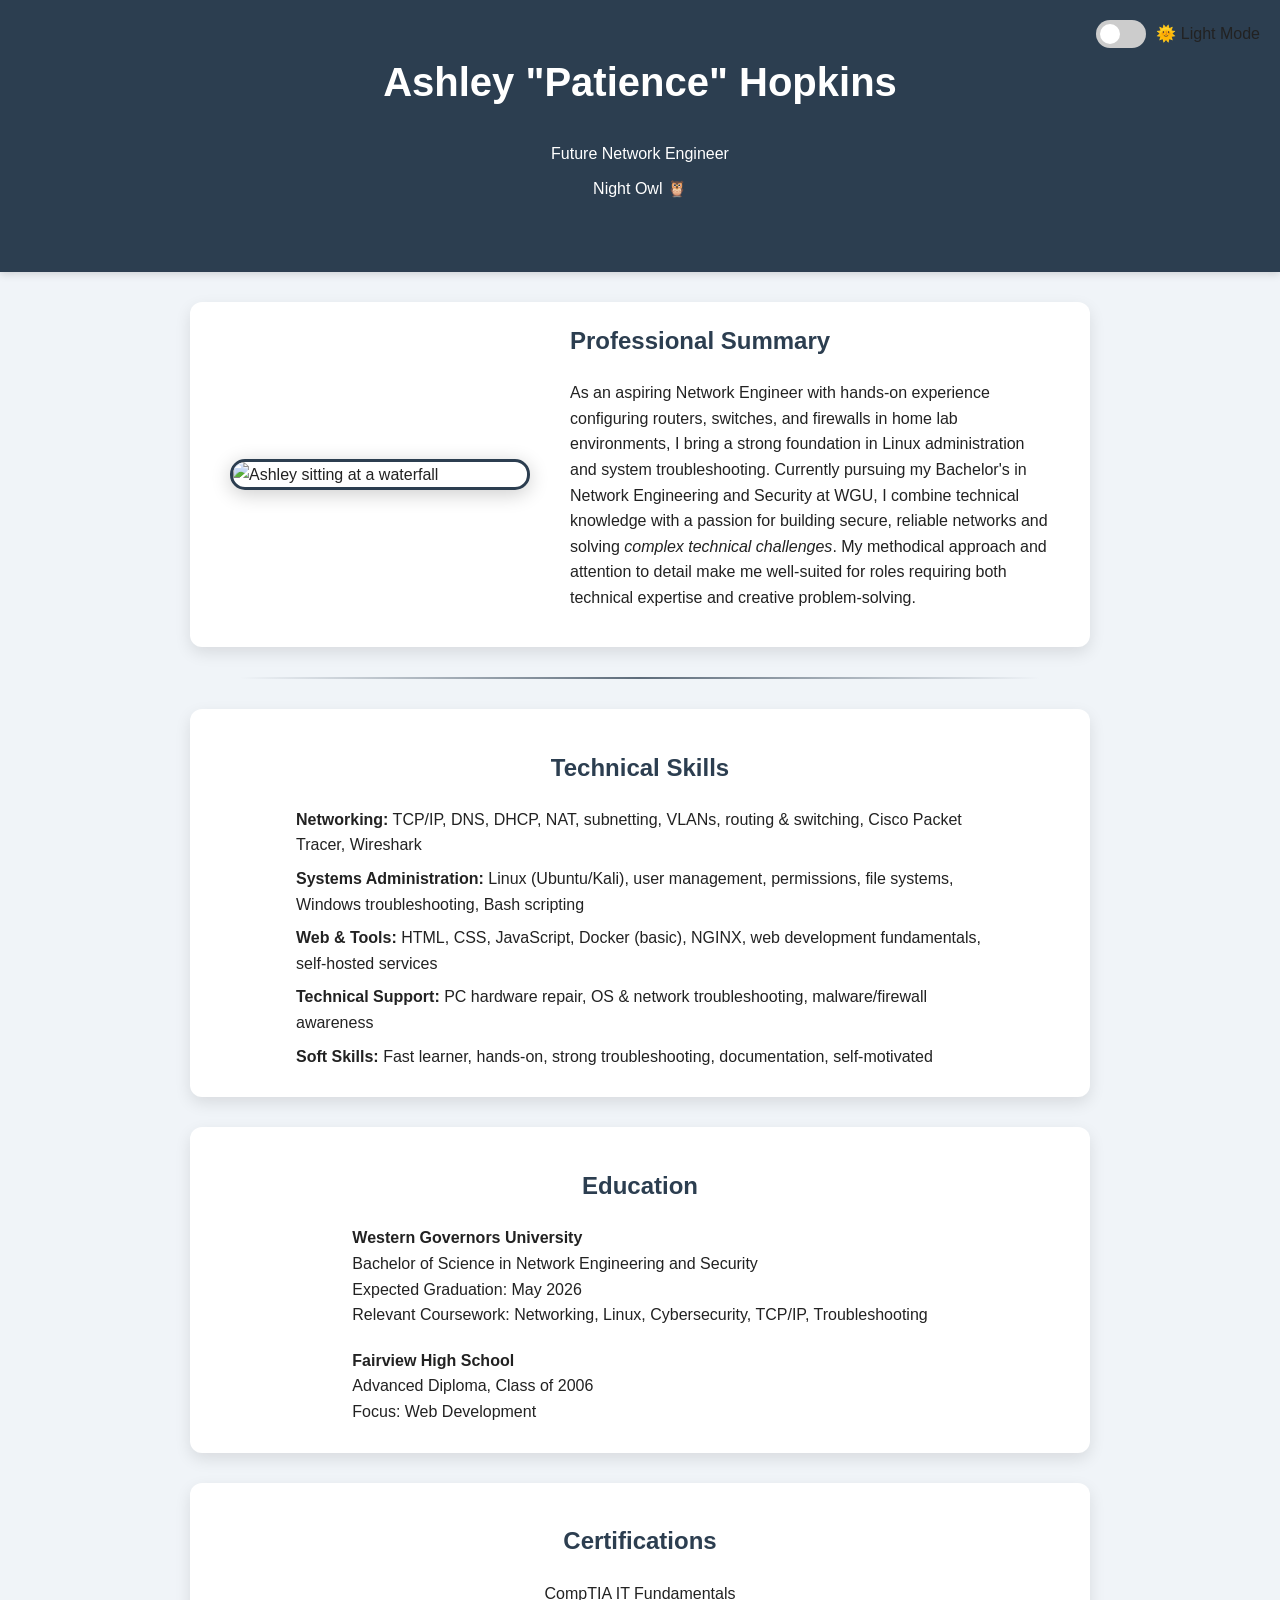
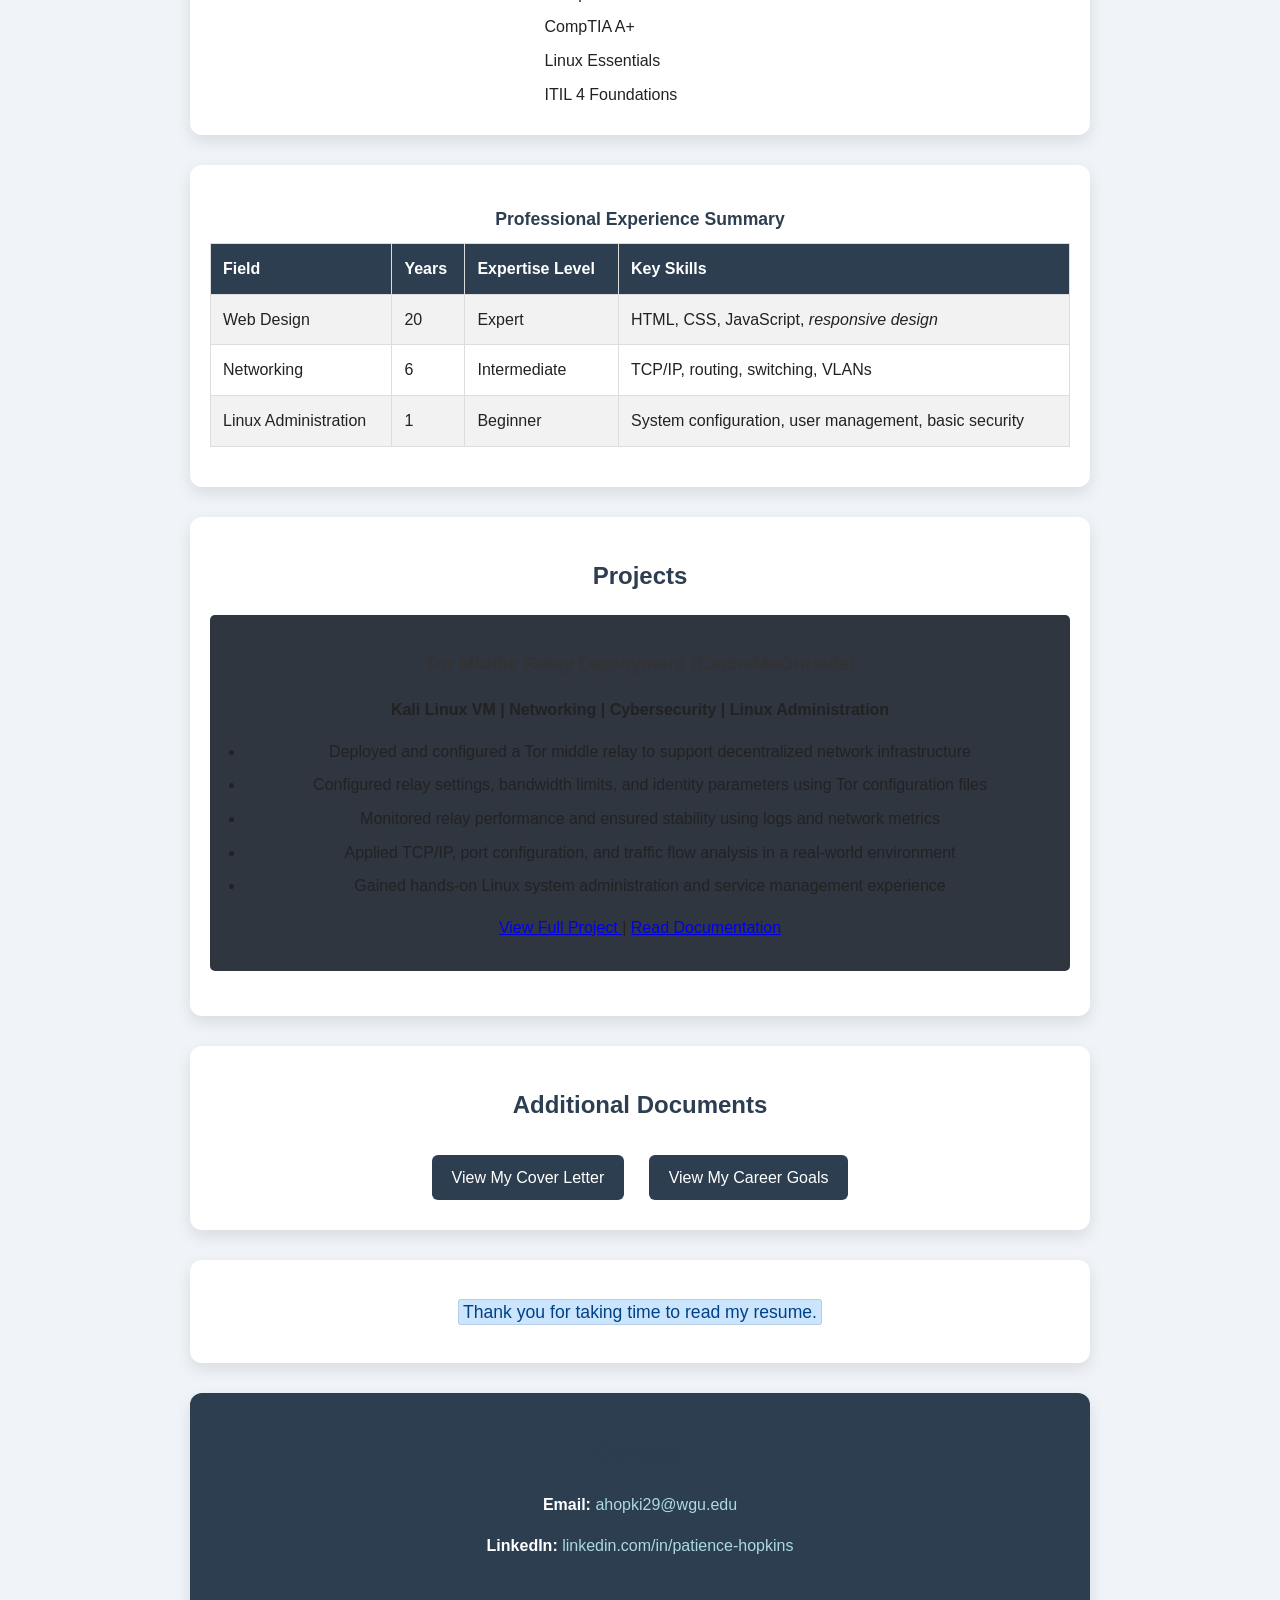
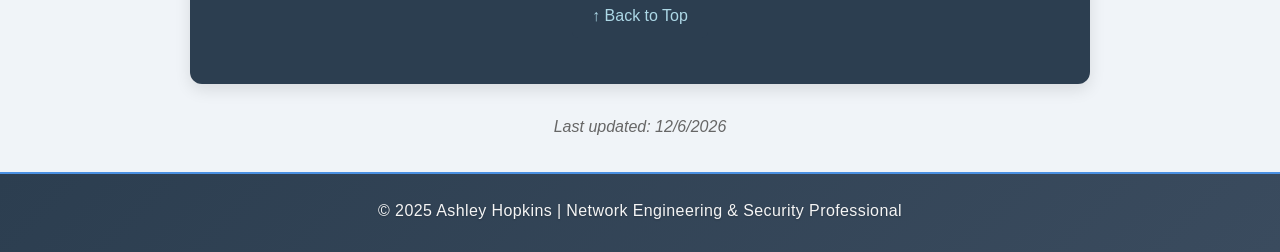
==== commit d7fe1bd8: "Fix HTML encoding issues and update content" ====
--- a/index.html
+++ b/index.html
@@ -266,6 +266,7 @@
     <li>CompTIA IT Fundamentals</li>
     <li>CompTIA A+</li>
     <li>Linux Essentials</li>
+    <li>ITIL 4 Foundations</li>
   </ul>
 </section>
 
--- a/css/styles.css
+++ b/css/styles.css
@@ -427,10 +427,7 @@
   max-width: 900px;
   margin: 0 auto !important;
   padding: 20px;
-}
-
-#projects h2 {
-  text-align: center !important;
+  text-align: center;
 }
 
 #projects .project {
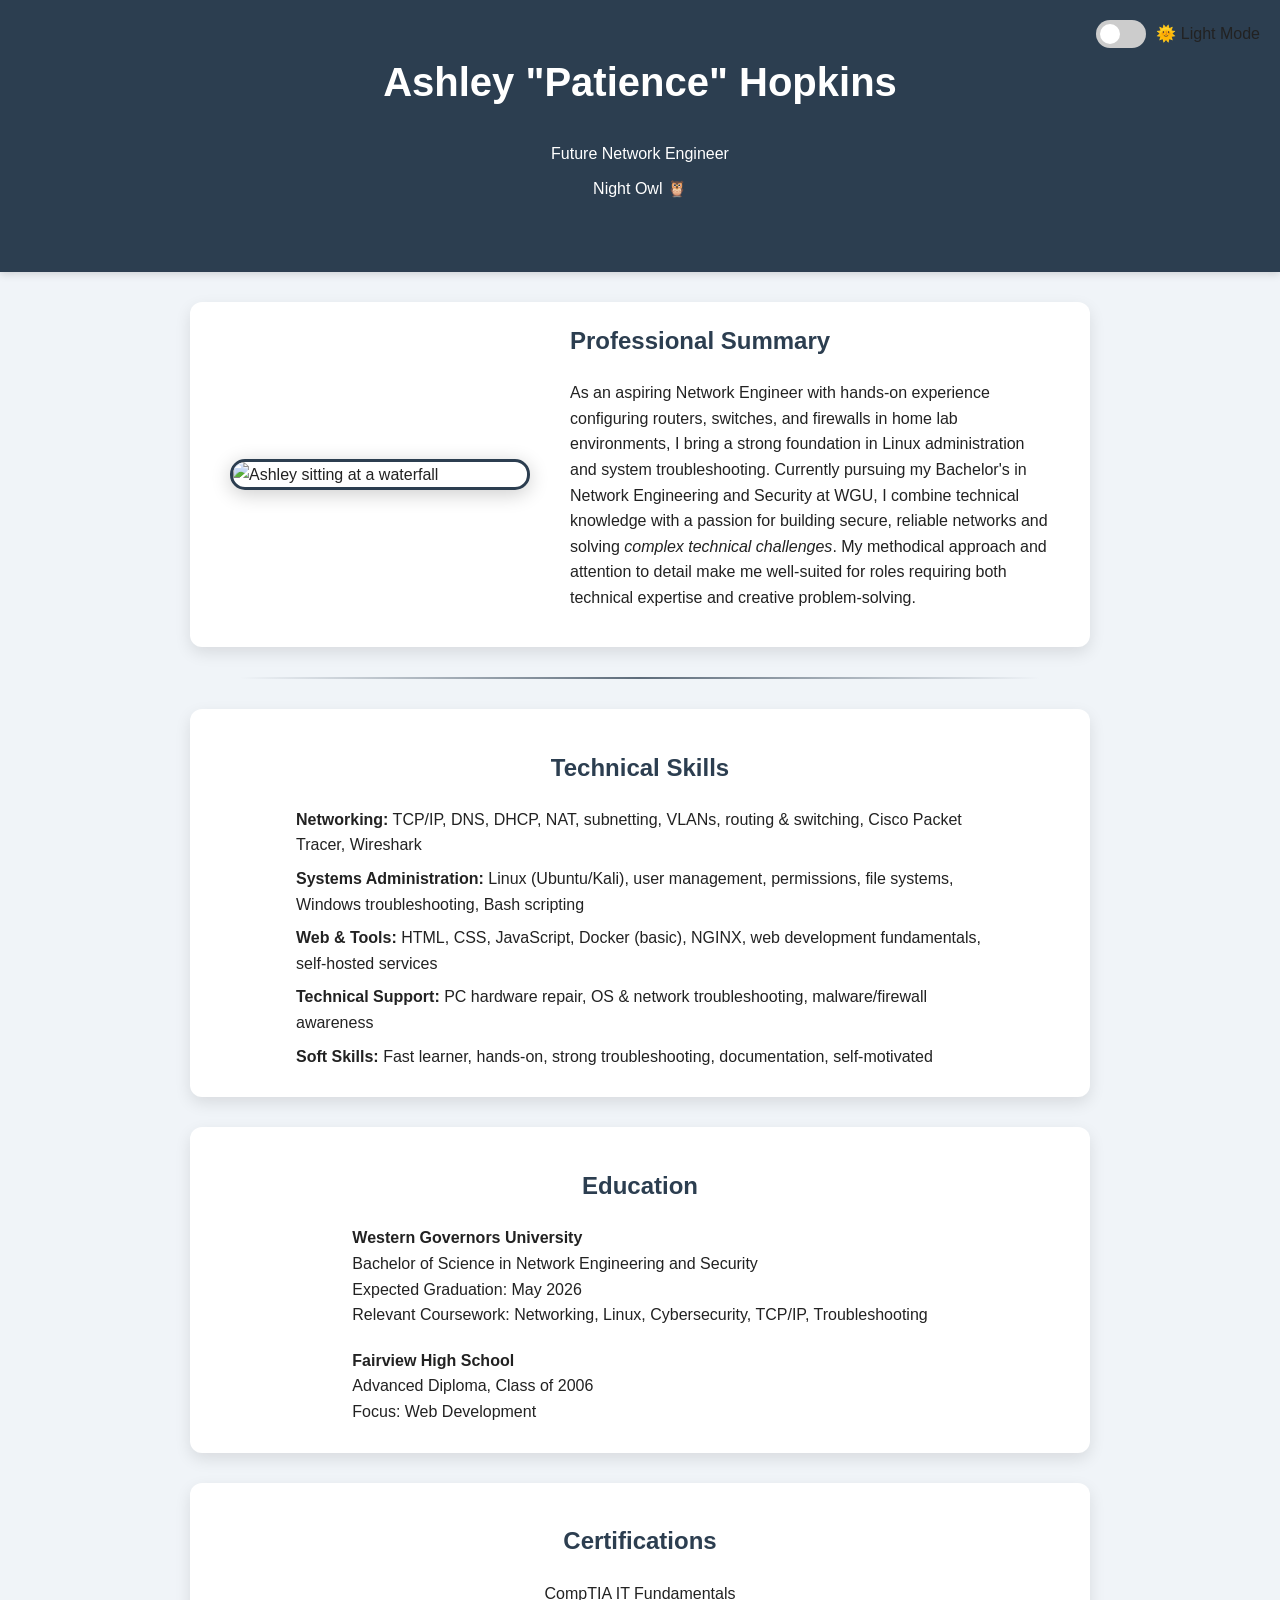
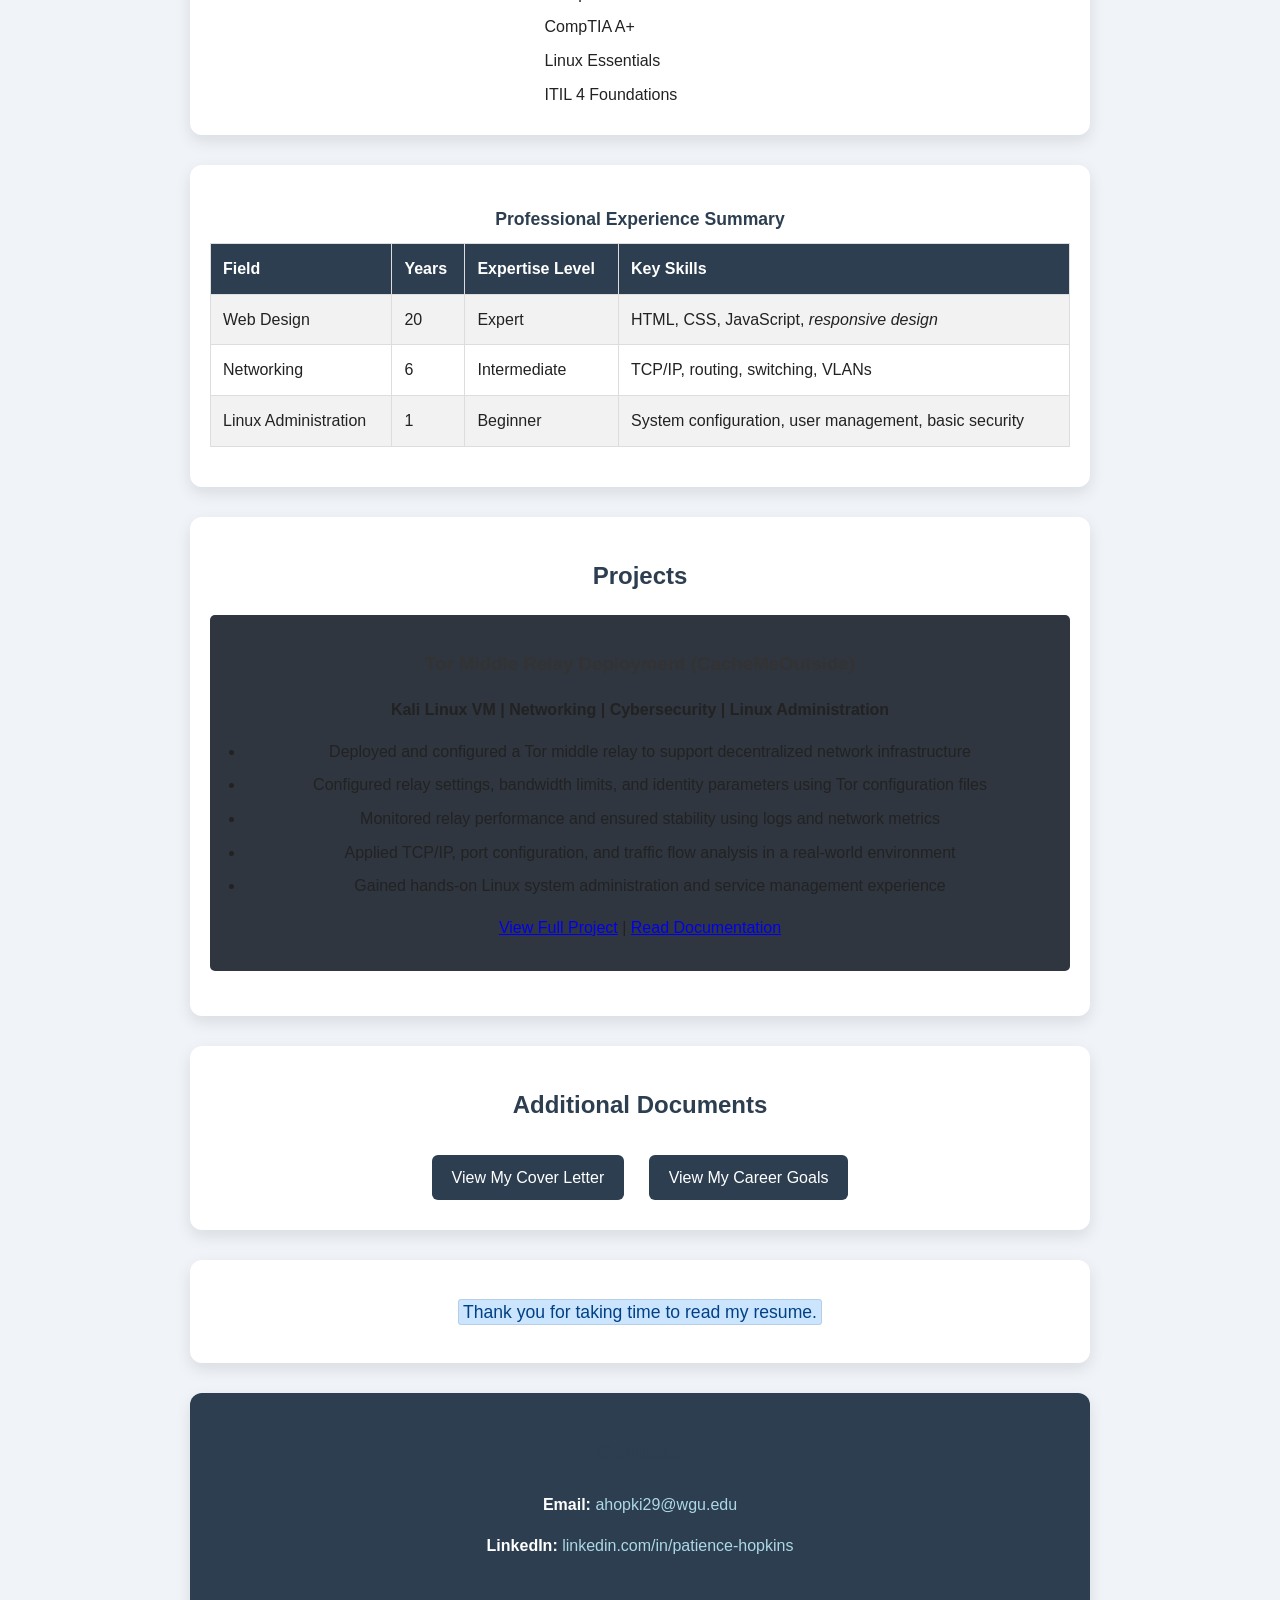
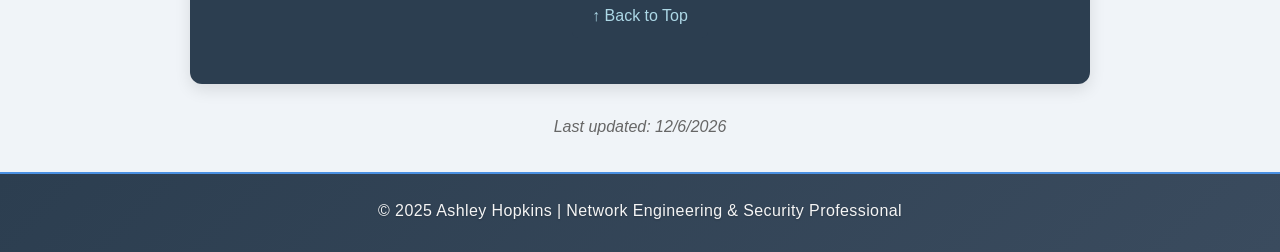
==== commit d97e00cc: "Fix HTML structure and restore content" ====
--- a/index.html
+++ b/index.html
@@ -302,30 +302,28 @@
       </table>
     </article>
 
-   <section class="section-box" id="projects">
+ <section class="section-box" id="projects">
   <h2>Projects</h2>
 
   <div class="project">
-    <h3>Tor Middle Relay Deployment (CacheMeOutside)</h3>
-    <p><strong>Kali Linux VM | Networking | Cybersecurity | Linux Administration</strong></p>
-
-    <ul>
-      <li>Deployed and configured a Tor middle relay to support decentralized network infrastructure</li>
-      <li>Configured relay settings, bandwidth limits, and identity parameters using Tor configuration files</li>
-      <li>Monitored relay performance and ensured stability using logs and network metrics</li>
-      <li>Applied TCP/IP, port configuration, and traffic flow analysis in a real-world environment</li>
-      <li>Gained hands-on Linux system administration and service management experience</li>
-    </ul>
-
-    <p>
-  <a href="https://github.com/PatienceEnoch/TOR_Relay" target="_blank">
-    View Full Project
-  </a> |
-  <a href="https://github.com/PatienceEnoch/TOR_Relay#readme" target="_blank">
-    Read Documentation
-  </a>
-</p>
-
+    <div class="project-content">
+      <h3>Tor Middle Relay Deployment (CacheMeOutside)</h3>
+      <p><strong>Kali Linux VM | Networking | Cybersecurity | Linux Administration</strong></p>
+
+      <ul>
+        <li>Deployed and configured a Tor middle relay to support decentralized network infrastructure</li>
+        <li>Configured relay settings, bandwidth limits, and identity parameters using Tor configuration files</li>
+        <li>Monitored relay performance and ensured stability using logs and network metrics</li>
+        <li>Applied TCP/IP, port configuration, and traffic flow analysis in a real-world environment</li>
+        <li>Gained hands-on Linux system administration and service management experience</li>
+      </ul>
+
+      <p>
+        <a href="https://github.com/PatienceEnoch/TOR_Relay" target="_blank">View Full Project</a> |
+        <a href="https://github.com/PatienceEnoch/TOR_Relay#readme" target="_blank">Read Documentation</a>
+      </p>
+    </div>
+  </div>
 </section>
 
     <section class="section-box" style="text-align: center;">
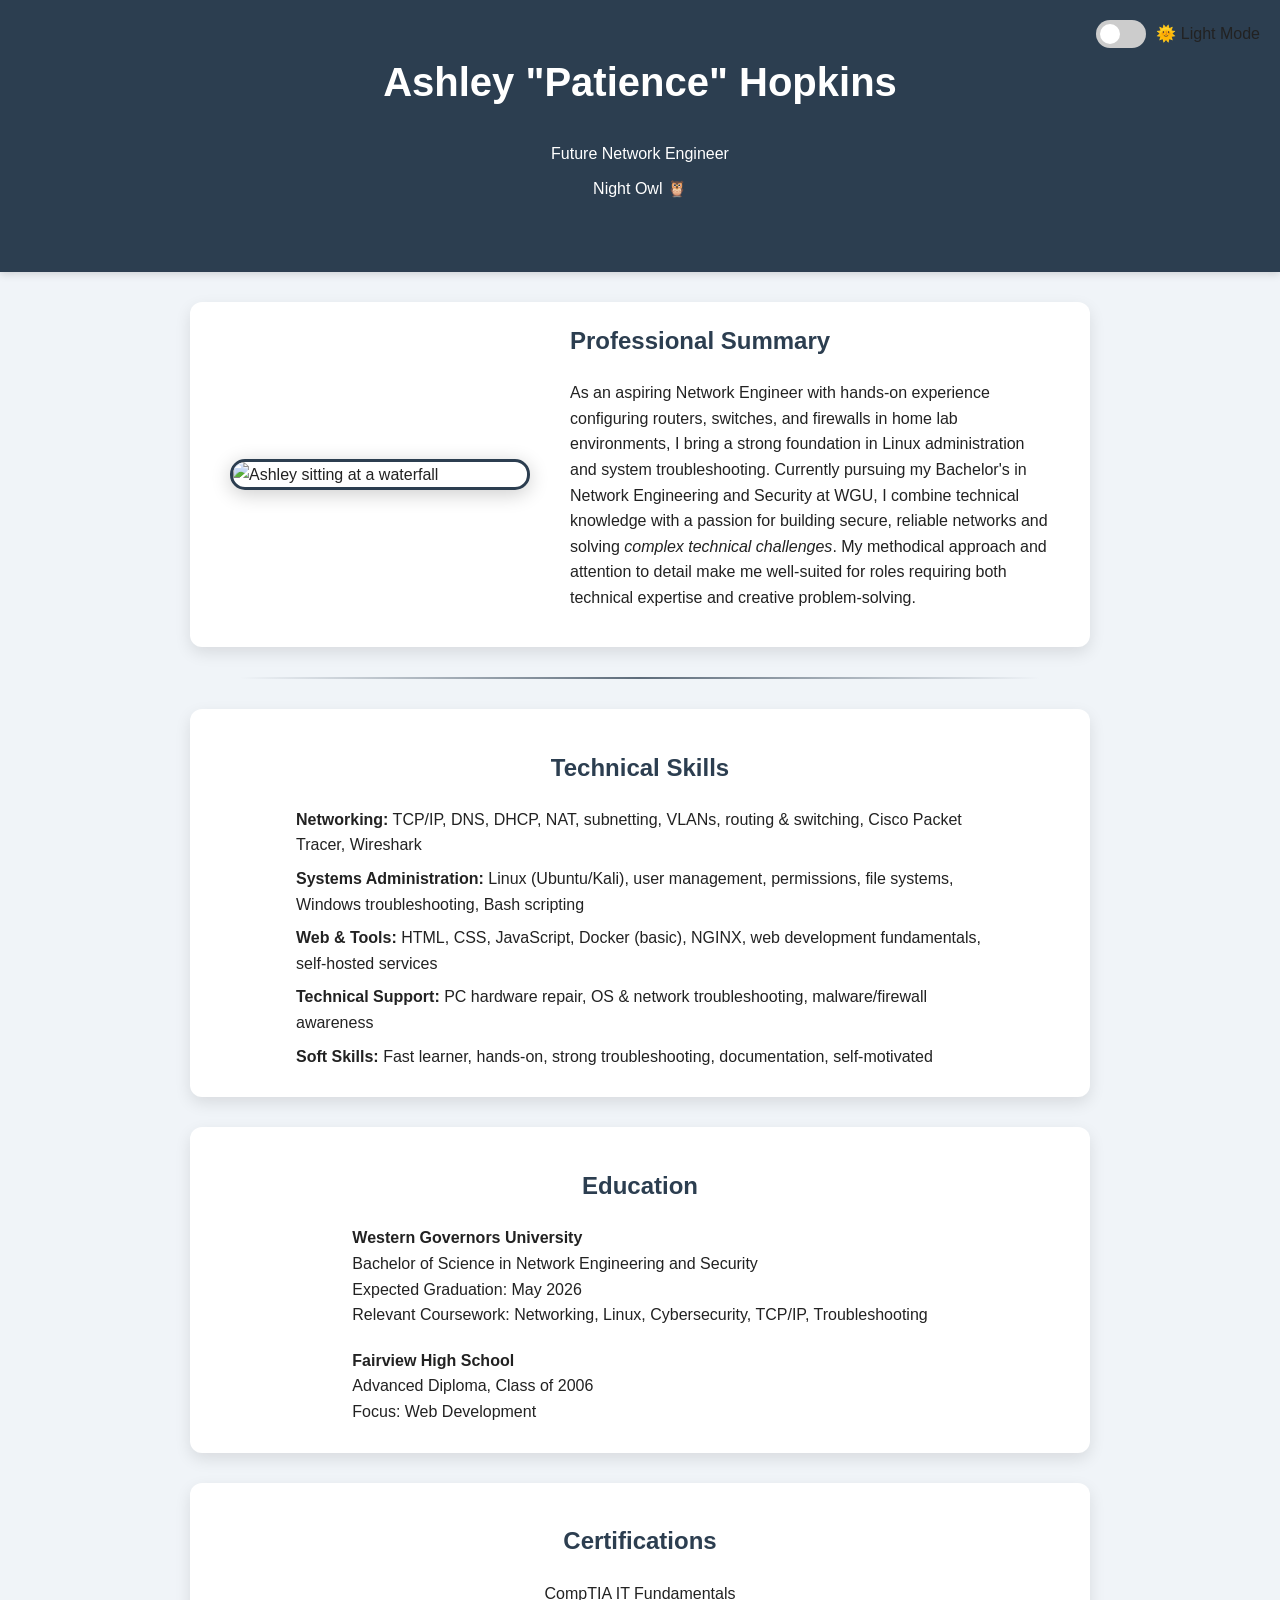
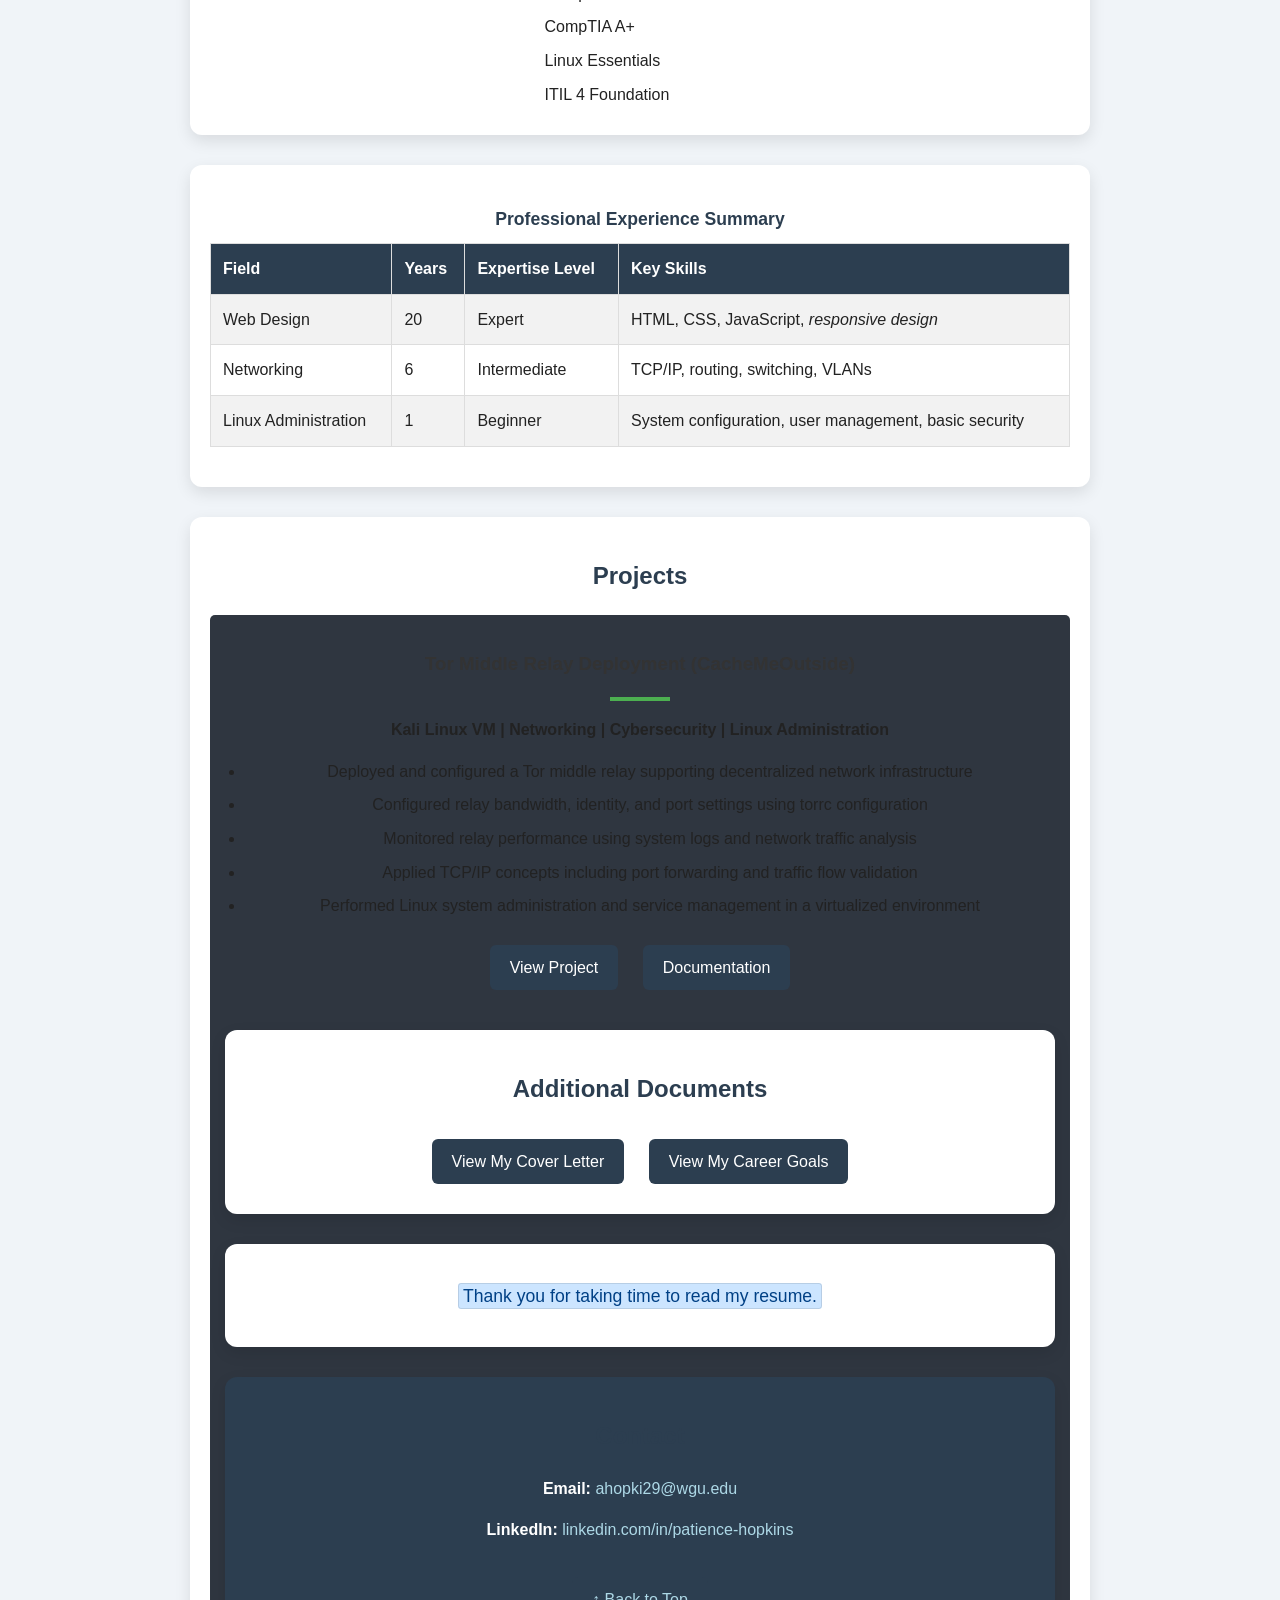
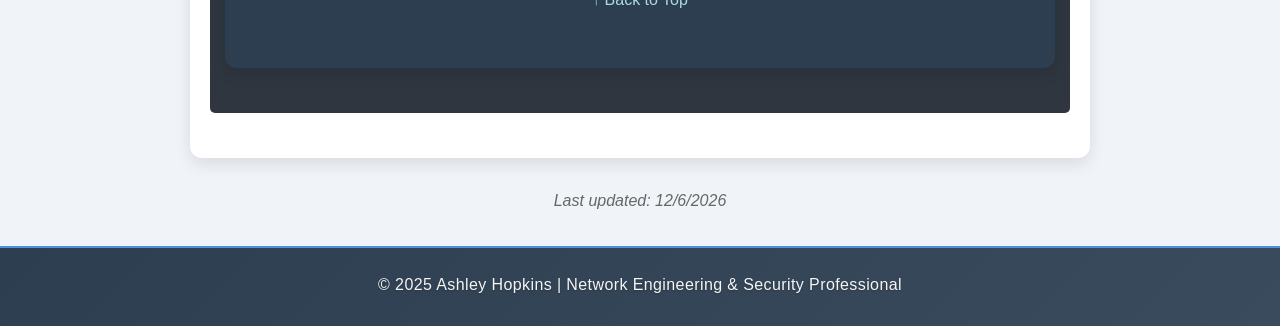
==== commit 8efdd28d: "Fix HTML structure and restore content" ====
--- a/index.html
+++ b/index.html
@@ -266,7 +266,7 @@
     <li>CompTIA IT Fundamentals</li>
     <li>CompTIA A+</li>
     <li>Linux Essentials</li>
-    <li>ITIL 4 Foundations</li>
+    <li>ITIL 4 Foundation</li>
   </ul>
 </section>
 
@@ -308,23 +308,21 @@
   <div class="project">
     <div class="project-content">
       <h3>Tor Middle Relay Deployment (CacheMeOutside)</h3>
+      <hr style="width: 60px; margin: 10px auto; border: 2px solid #4CAF50;">
       <p><strong>Kali Linux VM | Networking | Cybersecurity | Linux Administration</strong></p>
 
       <ul>
-        <li>Deployed and configured a Tor middle relay to support decentralized network infrastructure</li>
-        <li>Configured relay settings, bandwidth limits, and identity parameters using Tor configuration files</li>
-        <li>Monitored relay performance and ensured stability using logs and network metrics</li>
-        <li>Applied TCP/IP, port configuration, and traffic flow analysis in a real-world environment</li>
-        <li>Gained hands-on Linux system administration and service management experience</li>
-      </ul>
+  <li>Deployed and configured a Tor middle relay supporting decentralized network infrastructure</li>
+  <li>Configured relay bandwidth, identity, and port settings using torrc configuration</li>
+  <li>Monitored relay performance using system logs and network traffic analysis</li>
+  <li>Applied TCP/IP concepts including port forwarding and traffic flow validation</li>
+  <li>Performed Linux system administration and service management in a virtualized environment</li>
+</ul>
 
       <p>
-        <a href="https://github.com/PatienceEnoch/TOR_Relay" target="_blank">View Full Project</a> |
-        <a href="https://github.com/PatienceEnoch/TOR_Relay#readme" target="_blank">Read Documentation</a>
-      </p>
-    </div>
-  </div>
-</section>
+  <a href="https://github.com/PatienceEnoch/TOR_Relay" target="_blank" class="nav-button">View Project</a>
+  <a href="https://github.com/PatienceEnoch/TOR_Relay#readme" target="_blank" class="nav-button">Documentation</a>
+</p>
 
     <section class="section-box" style="text-align: center;">
   <h2>Additional Documents</h2>
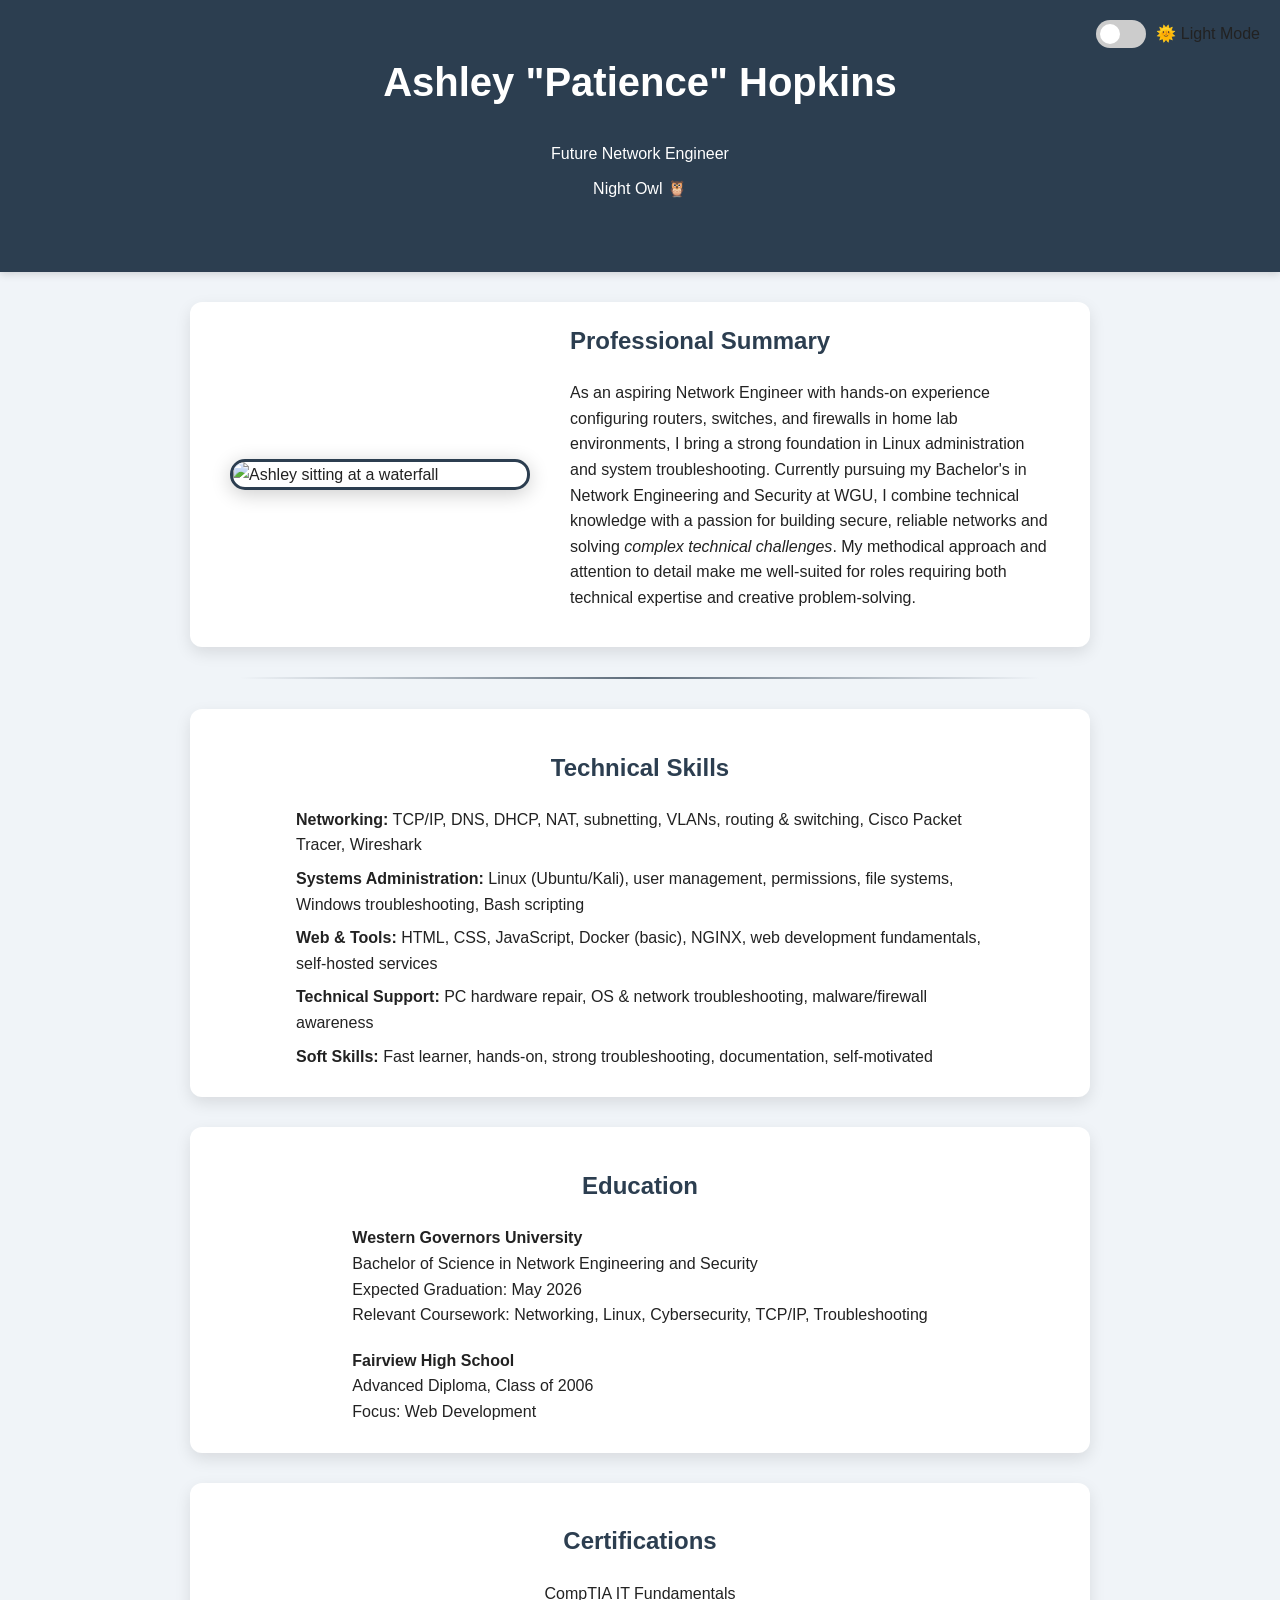
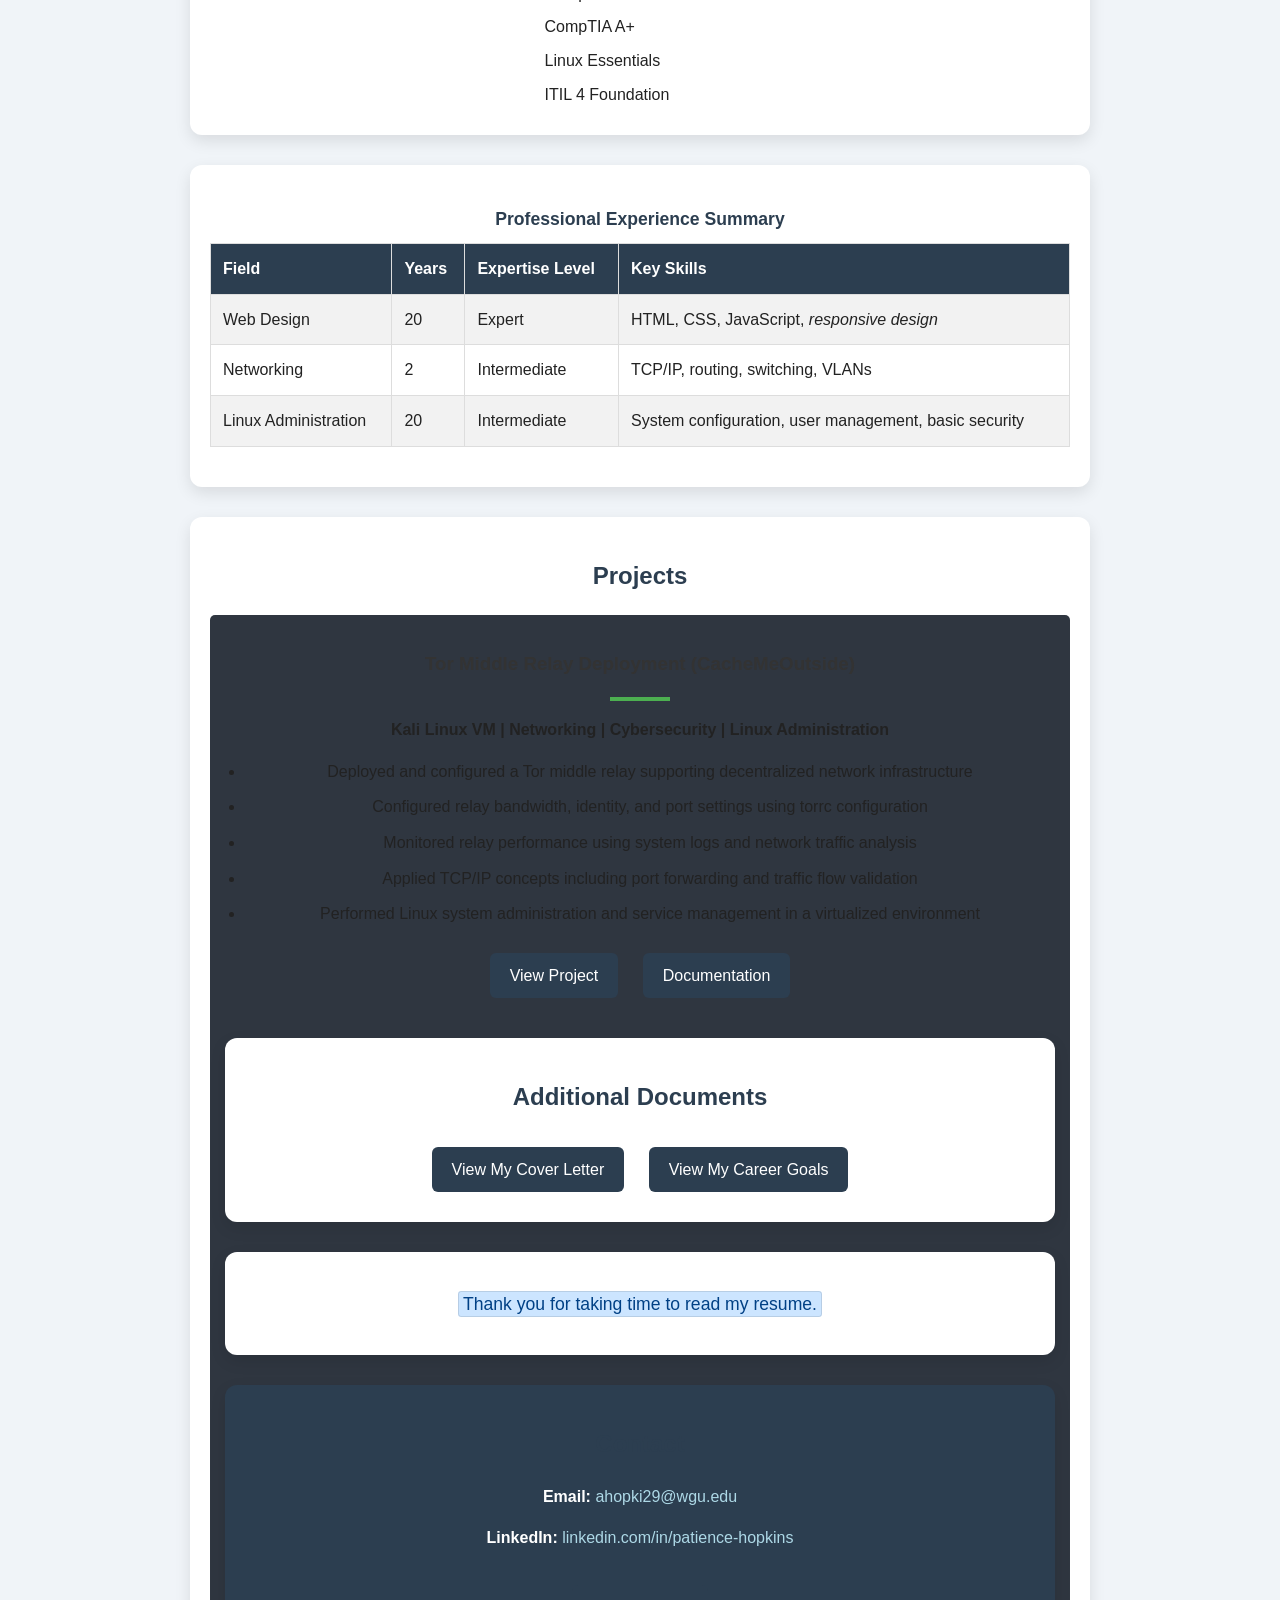
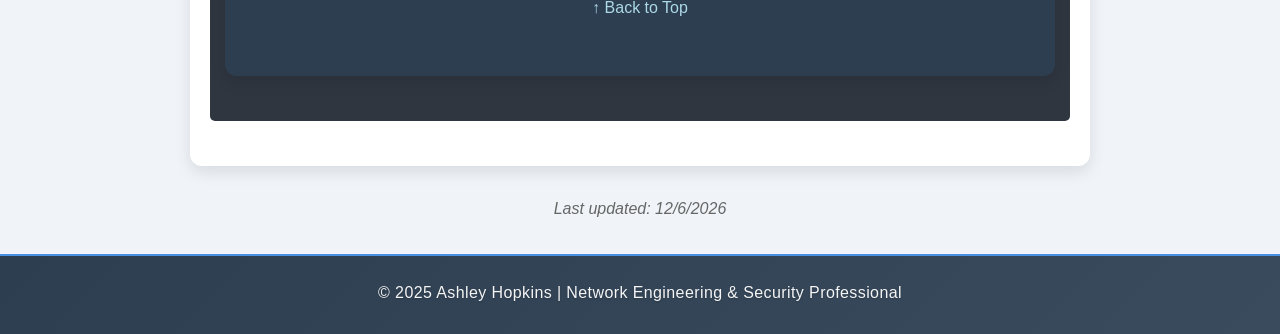
==== commit 211aacfd: "Fix HTML encoding issues in index.html" ====
--- a/index.html
+++ b/index.html
@@ -289,14 +289,14 @@
         </tr>
         <tr>
           <td>Networking</td>
-          <td>6</td>
+          <td>2</td>
           <td>Intermediate</td>
           <td>TCP/IP, routing, switching, VLANs</td>
         </tr>
         <tr>
           <td>Linux Administration</td>
-          <td>1</td>
-          <td>Beginner</td>
+          <td>20</td>
+          <td>Intermediate</td>
           <td>System configuration, user management, basic security</td>
         </tr>
       </table>
--- a/css/styles.css
+++ b/css/styles.css
@@ -434,3 +434,7 @@
   margin-left: auto;
   margin-right: auto;
 }
+
+.project ul li {
+  margin-bottom: 10px;
+}
